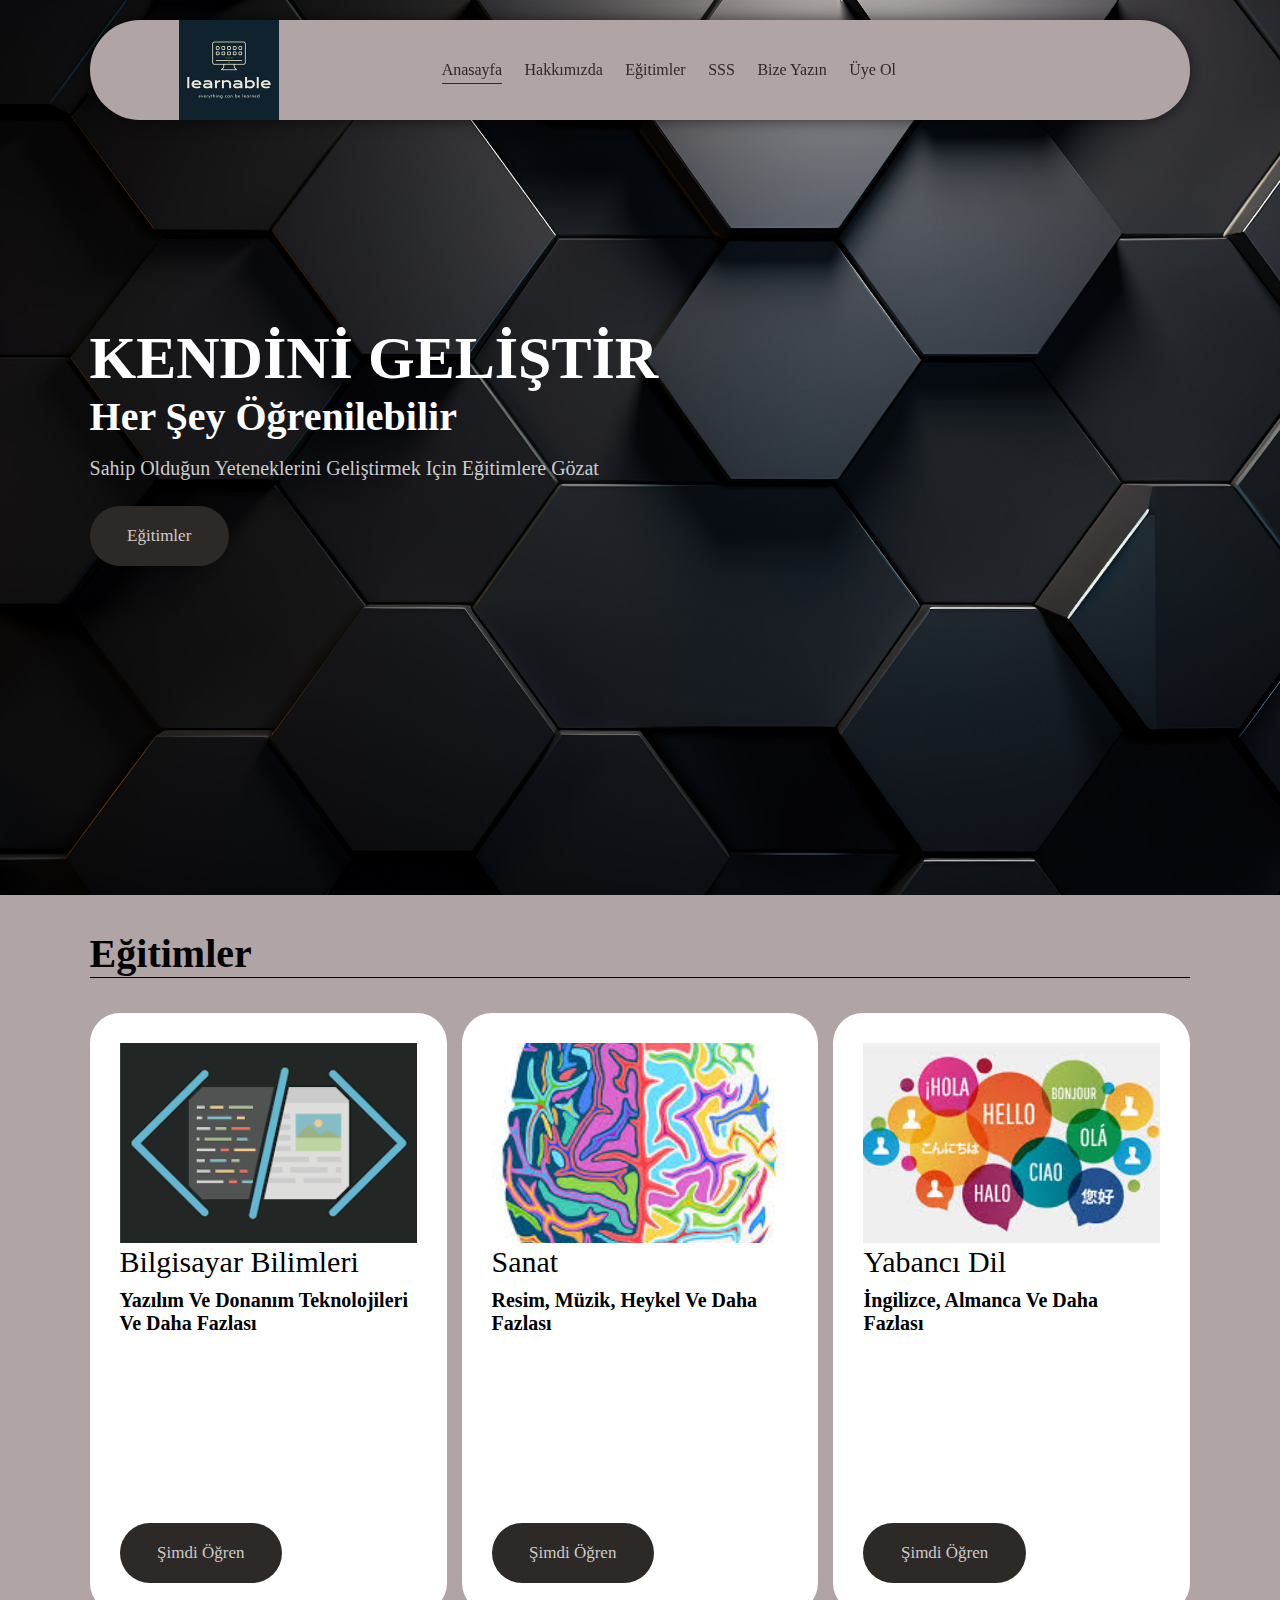
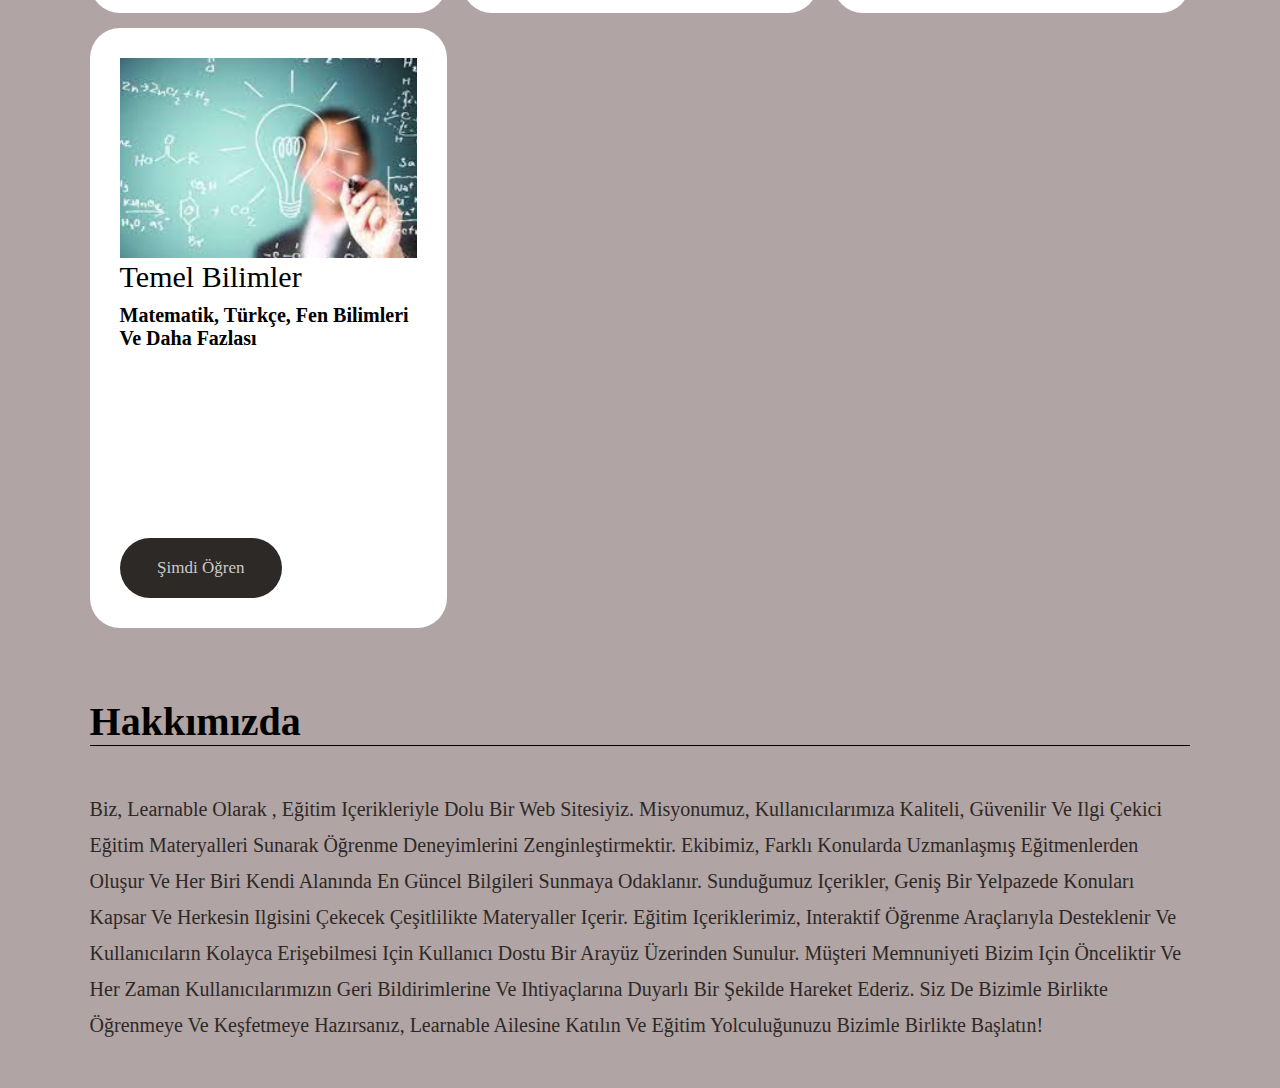
==== index.html @ 107f9ea3 "LMS" ====
<!DOCTYPE html>
<html lang="en">
  <head>
    <meta charset="UTF-8" />
    <meta name="viewport" content="width=device-width, initial-scale=1.0" />
    <link
      rel="stylesheet"
      href="https://cdnjs.cloudflare.com/ajax/libs/font-awesome/6.5.1/css/all.min.css"
      integrity="sha512-DTOQO9RWCH3ppGqcWaEA1BIZOC6xxalwEsw9c2QQeAIftl+Vegovlnee1c9QX4TctnWMn13TZye+giMm8e2LwA=="
      crossorigin="anonymous"
      referrerpolicy="no-referrer"
    />
    <link rel="preconnect" href="https://fonts.googleapis.com" />
    <link rel="preconnect" href="https://fonts.gstatic.com" crossorigin />
    <link
      href="https://fonts.googleapis.com/css2?family=Poppins:wght@100;200;300;400;500;600&display=swap"
      rel="stylesheet"
    />
    <title>Learning Management System</title>
    <link rel="stylesheet" href="styles/style.css" />
  </head>

  <body>
    <header class="header">
      <a href="#" class="logo">
        <img src="images/logo.jpg" alt="logo" />
      </a>
      <nav class="navbar">
        <a href="#" class="active">Anasayfa</a>
        <a href="#">Hakkımızda</a>
        <a href="#">Eğitimler</a>
        <a href="#">SSS</a>
        <a href="#">Bize yazın</a>
        <a href="#">Üye ol</a>
      </nav>
      <div class="buttons">
        <button>
          <i class="fa-solid fa-magnifying-glass"></i>
        </button>
        <button>
          <i class="fa-regular fa-user"></i>
        </button>
      </div>
    </header>
    <!--home başlangıç-->
    <section class="home">
      <div class="content">
        <h3>KENDİNİ GELİŞTİR</h3>
        <h2>Her Şey Öğrenilebilir</h2>
        <p>Sahip olduğun yeteneklerini geliştirmek için eğitimlere gözat</p>
        <a href="#" class="btn">Eğitimler</a>
      </div>
    </section>
    <!-- home bitiş -->
    <!-- tutorials(eğitimler) başlangıç -->
    <section class="tutorials">
      <h1 class="heading">Eğitimler</h1>
      <div class="box-container">
        <div class="box">
          <div class="box-head">
            <img src="images/frontend.png" alt="bilgisayar" />
            <span class="tutorial-kategori">Bilgisayar Bilimleri</span>
            <h3>Yazılım ve Donanım Teknolojileri ve daha fazlası</h3>
          </div>
          <div class="box-bottom"></div>
          <a href="#" class="btn">Şimdi Öğren</a>
        </div>
        <div class="box">
          <div class="box-head">
            <img src="images/sanat.png" alt="sanat" />
            <span class="tutorial-kategori">Sanat</span>
            <h3>Resim, Müzik, Heykel ve daha fazlası</h3>
          </div>
          <div class="box-bottom"></div>
          <a href="#" class="btn">Şimdi Öğren</a>
        </div>
        <div class="box">
          <div class="box-head">
            <img src="images/dil.jpg" alt="dil" />
            <span class="tutorial-kategori">Yabancı Dil</span>
            <h3>İngilizce, Almanca ve daha fazlası</h3>
          </div>
          <div class="box-bottom"></div>
          <a href="#" class="btn">Şimdi Öğren</a>
        </div>
        <div class="box">
          <div class="box-head">
            <img src="images/bilim.jpg" alt="bilim" />
            <span class="tutorial-kategori">Temel bilimler</span>
            <h3>Matematik, Türkçe, Fen bilimleri ve daha fazlası</h3>
          </div>
          <div class="box-bottom"></div>
          <a href="#" class="btn">Şimdi Öğren</a>
        </div>
      </div>
    </section>
    <!-- tutorials(eğitimler) bitiş -->
    <!--hakkımızda başlangıç-->
    <section class="about">
     <h1 class="heading">Hakkımızda</h1> 
     <p>Biz, Learnable olarak , eğitim içerikleriyle dolu bir web sitesiyiz. Misyonumuz, kullanıcılarımıza kaliteli, güvenilir ve ilgi çekici eğitim materyalleri sunarak öğrenme deneyimlerini zenginleştirmektir. Ekibimiz, farklı konularda uzmanlaşmış eğitmenlerden oluşur ve her biri kendi alanında en güncel bilgileri sunmaya odaklanır.

      Sunduğumuz içerikler, geniş bir yelpazede konuları kapsar ve herkesin ilgisini çekecek çeşitlilikte materyaller içerir. Eğitim içeriklerimiz, interaktif öğrenme araçlarıyla desteklenir ve kullanıcıların kolayca erişebilmesi için kullanıcı dostu bir arayüz üzerinden sunulur.
      
      Müşteri memnuniyeti bizim için önceliktir ve her zaman kullanıcılarımızın geri bildirimlerine ve ihtiyaçlarına duyarlı bir şekilde hareket ederiz. Siz de bizimle birlikte öğrenmeye ve keşfetmeye hazırsanız, Learnable ailesine katılın ve eğitim yolculuğunuzu bizimle birlikte başlatın!</p>
    </section>
    <!--hakkımızda bitiş-->
  </body>
</html>
---- styles/style.css ----
:root {
  --main-color: #b1a4a4;
  --black-color: #2d2926;
  --border: 0.1rem solid rgba(255, 255, 255, 0.4);
}

* {
  font-family: "poppins" sans-serif;
  margin: 0;
  padding: 0;
  box-sizing: border-box;
  outline: none;
  border: none;
  text-decoration: none;
  text-transform: capitalize;
  transition: 0.2s ease;
}

.poppins-thin {
  font-family: "Poppins", sans-serif;
  font-weight: 100;
  font-style: normal;
}

.poppins-extralight {
  font-family: "Poppins", sans-serif;
  font-weight: 200;
  font-style: normal;
}

.poppins-light {
  font-family: "Poppins", sans-serif;
  font-weight: 300;
  font-style: normal;
}

.poppins-regular {
  font-family: "Poppins", sans-serif;
  font-weight: 400;
  font-style: normal;
}

.poppins-medium {
  font-family: "Poppins", sans-serif;
  font-weight: 500;
  font-style: normal;
}

.poppins-semibold {
  font-family: "Poppins", sans-serif;
  font-weight: 600;
  font-style: normal;
}

html {
  font-size: 62.5%;
  overflow-x: hidden;
  scroll-padding-top: 9rem;
  scroll-behavior: smooth;
}

html::-webkit-scrollbar {
  width: 0.8rem;
  background-color: #fff;
}

html::-webkit-scrollbar-track {
  background-color: transparent;
}

html::-webkit-scrollbar-thumb {
  border-radius: 3rem;
  background-color: var(--black-color);
}

body {
  background-color: var(--main-color);
}

section {
  padding: 3.5rem 7%;
}

.btn {
  margin-top: 1rem;
  display: inline-block;
  padding: 2rem 3.75rem;
  border-radius: 30rem;
  font-size: 1.7rem;
  color: #ccc;
  background-color: var(--black-color);
  cursor: pointer;
}

.btn:hover {
  opacity: 0.8;
}

.heading {
  color: black;
  text-transform: capitalize;
  font-size: 4rem;
  margin-bottom: 3.5rem;
  border-bottom: 0.1rem solid black;
}

.header .logo img {
  height: 10rem;
  display: block;
}

.header {
  background-color: #b1a4a4;
  display: flex;
  align-items: center;
  justify-content: space-between;
  padding: 0 7%;
  margin: 2rem 7%;
  border-radius: 30rem;
  box-shadow: 0px 0px 17px -2px rgba(0, 0, 0, 0.75);
  position: sticky;
  top: 0;
  z-index: 1000;
}

.header .navbar a {
  margin: 0 1rem;
  font-size: 1.6rem;
  color: var(--black-color);
  border-bottom: 0.1rem solid transparent;
}

.header .navbar .active,
.header .navbar a:hover {
  border-color: #262c35;
  padding-bottom: 0.5rem;
}

.header .buttons button {
  cursor: pointer;
  font-size: 2.5rem;
  margin-left: 2rem;
  background-color: transparent;
}

.home {
  min-height: 100vh;
  background: url(../images/home.jpg) no-repeat;
  background-size: cover;
  background-position: center;
  margin-top: -14.5rem;
  display: flex;
  align-items: center;
}

.home .content {
  max-width: 60rem;
}

.home .content h3 {
  font-size: 6rem;
  color: #fff;
}

.home .content h2 {
  font-size: 4rem;
  color: #fff;
}

.home .content p {
  font-size: 2rem;
  font-weight: 300;
  line-height: 1.8;
  padding: 1rem 0;
  color: #ccc;
}

.tutorials .box-container {
  display: grid;
  grid-template-columns: repeat(auto-fit, minmax(30rem, 1fr));
  gap: 1.5rem;
}

.tutorials .box-container .box {
  padding: 3rem;
  background-color: #fff;
  border-radius: 3rem;
  background-color: #fff;
  min-height: 60rem;
  display: flex;
  flex-direction: column;
  align-items: flex-start;
  justify-content: space-between;
}

.tutorials .box-container .box img {
  width: 100%;
  height: 20rem;
  object-fit: cover;
}

.tutorials .box-container .box .tutorial-kategori {
  font-size: 3rem;
}

.tutorials .box-container .box h3 {
  font-size: 2rem;
  padding: 1rem 0;
}

.about p {
  font-size: 2rem;
  font-weight: 300;
  line-height: 1.8;
  padding: 1rem 0;
  color: var(--black-color);
  text-transform: capitalize;
}
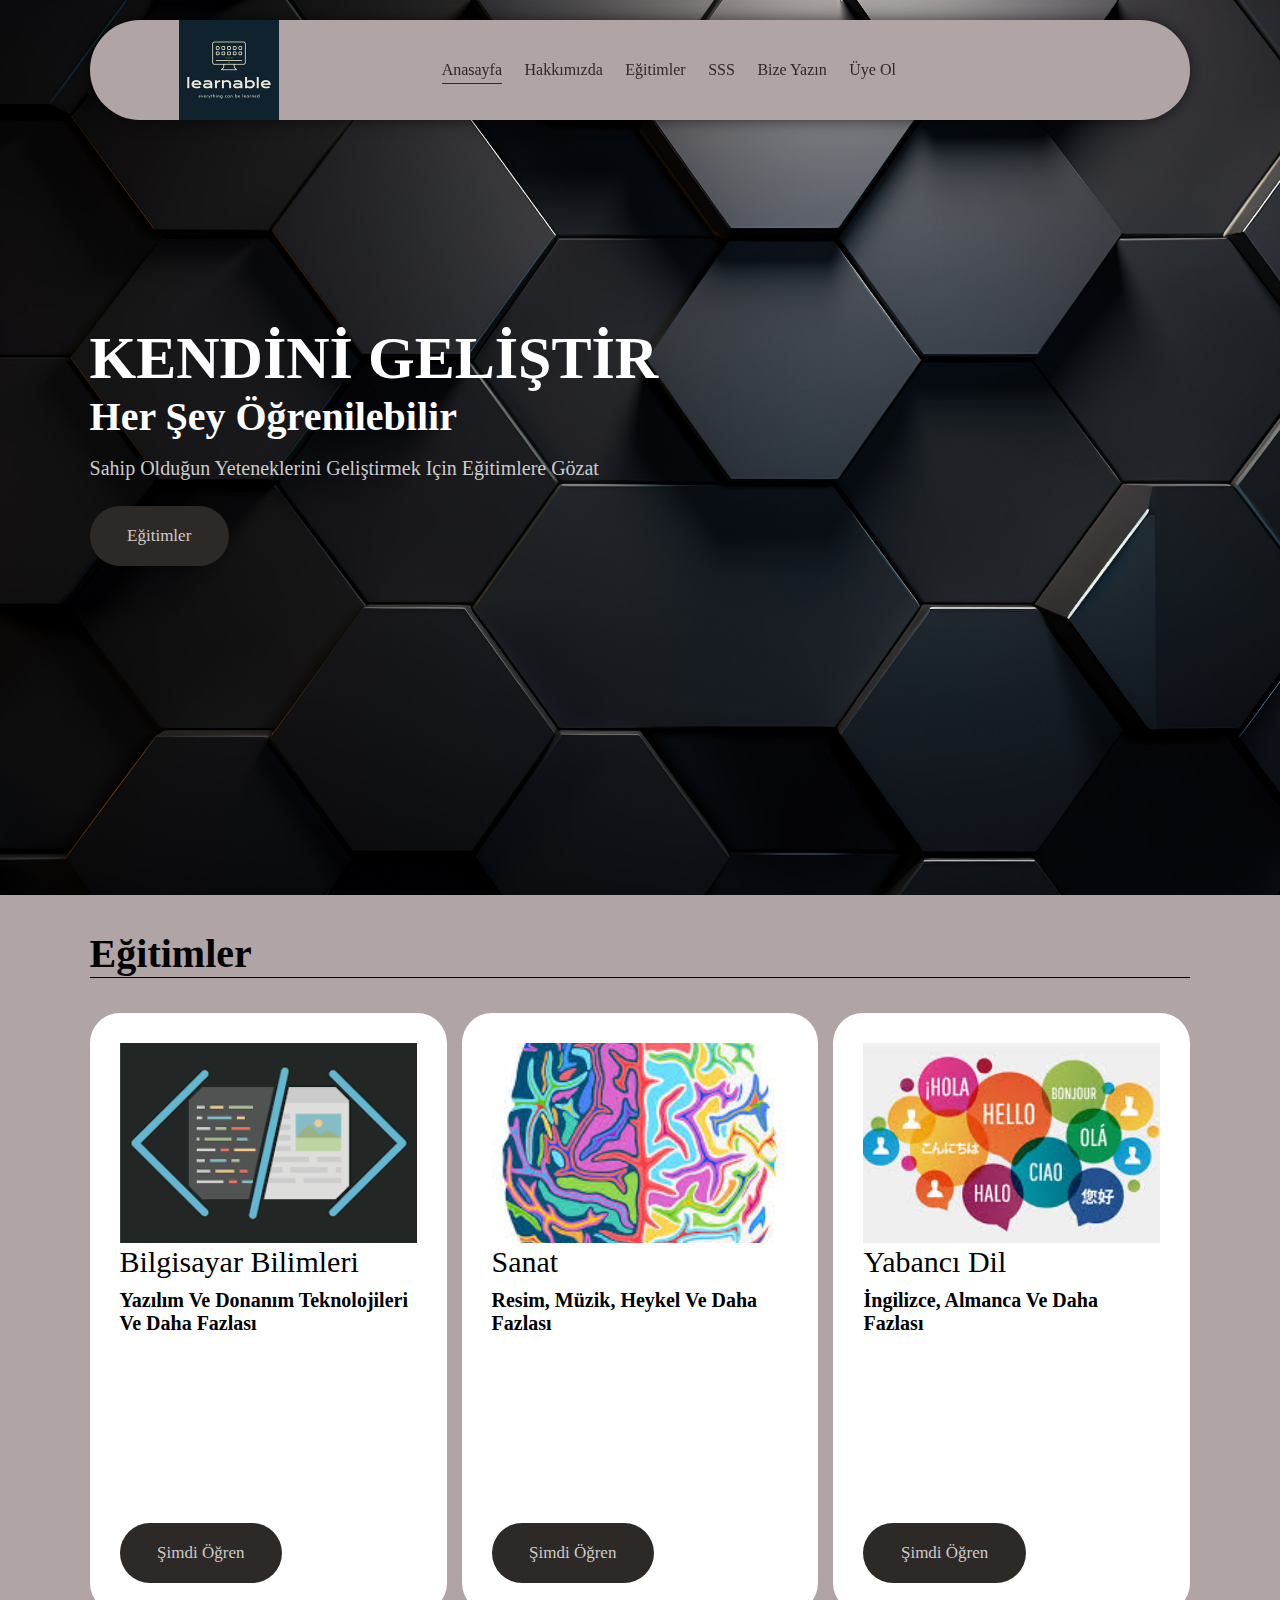
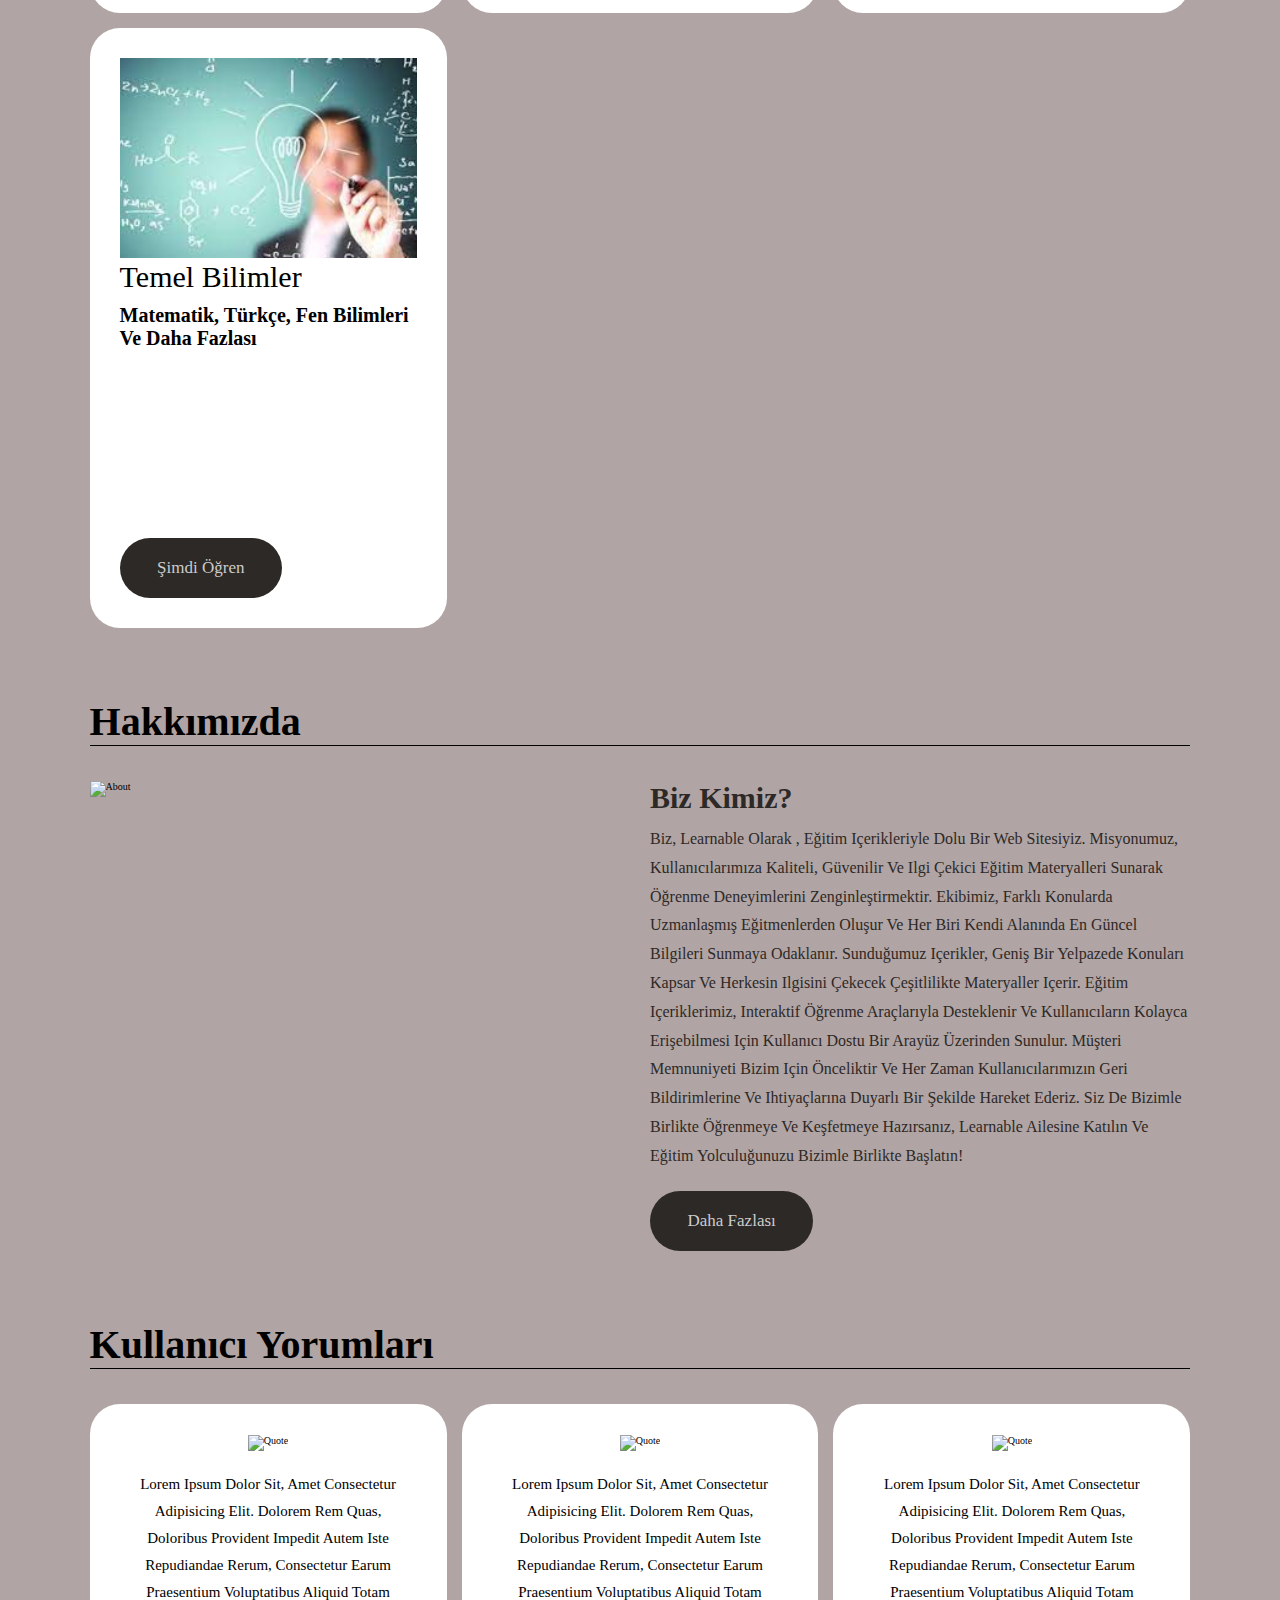
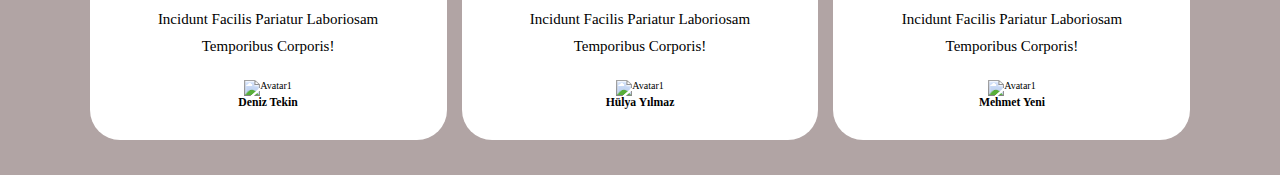
==== commit ee445a56: "review added" ====
--- a/index.html
+++ b/index.html
@@ -97,13 +97,95 @@
     <!-- tutorials(eğitimler) bitiş -->
     <!--hakkımızda başlangıç-->
     <section class="about">
-     <h1 class="heading">Hakkımızda</h1> 
-     <p>Biz, Learnable olarak , eğitim içerikleriyle dolu bir web sitesiyiz. Misyonumuz, kullanıcılarımıza kaliteli, güvenilir ve ilgi çekici eğitim materyalleri sunarak öğrenme deneyimlerini zenginleştirmektir. Ekibimiz, farklı konularda uzmanlaşmış eğitmenlerden oluşur ve her biri kendi alanında en güncel bilgileri sunmaya odaklanır.
-
-      Sunduğumuz içerikler, geniş bir yelpazede konuları kapsar ve herkesin ilgisini çekecek çeşitlilikte materyaller içerir. Eğitim içeriklerimiz, interaktif öğrenme araçlarıyla desteklenir ve kullanıcıların kolayca erişebilmesi için kullanıcı dostu bir arayüz üzerinden sunulur.
-      
-      Müşteri memnuniyeti bizim için önceliktir ve her zaman kullanıcılarımızın geri bildirimlerine ve ihtiyaçlarına duyarlı bir şekilde hareket ederiz. Siz de bizimle birlikte öğrenmeye ve keşfetmeye hazırsanız, Learnable ailesine katılın ve eğitim yolculuğunuzu bizimle birlikte başlatın!</p>
+      <h1 class="heading">Hakkımızda</h1>
+      <div class="row">
+        <div class="image">
+          <img src="images/about.jpg" alt="about" />
+        </div>
+        <div class="content">
+          <h3>Biz kimiz?</h3>
+          <p>
+            Biz, Learnable olarak , eğitim içerikleriyle dolu bir web sitesiyiz.
+            Misyonumuz, kullanıcılarımıza kaliteli, güvenilir ve ilgi çekici
+            eğitim materyalleri sunarak öğrenme deneyimlerini
+            zenginleştirmektir. Ekibimiz, farklı konularda uzmanlaşmış
+            eğitmenlerden oluşur ve her biri kendi alanında en güncel bilgileri
+            sunmaya odaklanır. Sunduğumuz içerikler, geniş bir yelpazede
+            konuları kapsar ve herkesin ilgisini çekecek çeşitlilikte
+            materyaller içerir. Eğitim içeriklerimiz, interaktif öğrenme
+            araçlarıyla desteklenir ve kullanıcıların kolayca erişebilmesi için
+            kullanıcı dostu bir arayüz üzerinden sunulur. Müşteri memnuniyeti
+            bizim için önceliktir ve her zaman kullanıcılarımızın geri
+            bildirimlerine ve ihtiyaçlarına duyarlı bir şekilde hareket ederiz.
+            Siz de bizimle birlikte öğrenmeye ve keşfetmeye hazırsanız,
+            Learnable ailesine katılın ve eğitim yolculuğunuzu bizimle birlikte
+            başlatın!
+          </p>
+          <a href="#" class="btn">Daha fazlası</a>
+        </div>
+      </div>
     </section>
     <!--hakkımızda bitiş-->
+    <!--yorumlar başlangıç-->
+    <section class="review">
+      <h1 class="heading">Kullanıcı yorumları</h1>
+      <div class="box-container">
+        <div class="box">
+          <img src="images/quote.jpg" alt="quote" />
+          <p>
+            Lorem ipsum dolor sit, amet consectetur adipisicing elit. Dolorem
+            rem quas, doloribus provident impedit autem iste repudiandae rerum,
+            consectetur earum praesentium voluptatibus aliquid totam incidunt
+            facilis pariatur laboriosam temporibus corporis!
+          </p>
+          <img src="images/avatar1.jpg" alt="avatar1" class="user"/>
+          <h3>Deniz Tekin</h3>
+          <div class="stars">
+            <i class="fas fa-star"></i>
+            <i class="fas fa-star"></i>
+            <i class="fas fa-star"></i>
+            <i class="fas fa-star"></i>
+            <i class="fas fa-star-half-alt"></i>
+          </div>
+        </div>
+        <div class="box">
+          <img src="images/quote.jpg" alt="quote" />
+          <p>
+            Lorem ipsum dolor sit, amet consectetur adipisicing elit. Dolorem
+            rem quas, doloribus provident impedit autem iste repudiandae rerum,
+            consectetur earum praesentium voluptatibus aliquid totam incidunt
+            facilis pariatur laboriosam temporibus corporis!
+          </p>
+          <img src="images/avatar2.jpg" alt="avatar1" class="user"/>
+          <h3>Hülya Yılmaz</h3>
+          <div class="stars">
+            <i class="fas fa-star"></i>
+            <i class="fas fa-star"></i>
+            <i class="fas fa-star"></i>
+            <i class="fas fa-star"></i>
+            <i class="fas fa-star-half-alt"></i>
+          </div>
+        </div>
+        <div class="box">
+          <img src="images/quote.jpg" alt="quote" />
+          <p>
+            Lorem ipsum dolor sit, amet consectetur adipisicing elit. Dolorem
+            rem quas, doloribus provident impedit autem iste repudiandae rerum,
+            consectetur earum praesentium voluptatibus aliquid totam incidunt
+            facilis pariatur laboriosam temporibus corporis!
+          </p>
+          <img src="images/avatar3.jpg" alt="avatar1" class="user"/>
+          <h3>Mehmet Yeni</h3>
+          <div class="stars">
+            <i class="fas fa-star"></i>
+            <i class="fas fa-star"></i>
+            <i class="fas fa-star"></i>
+            <i class="fas fa-star"></i>
+            <i class="fas fa-star-half-alt"></i>
+          </div>
+        </div>
+      </div>
+    </section>
+    <!--yorumlar bitiş-->
   </body>
 </html>
--- a/styles/style.css
+++ b/styles/style.css
@@ -208,11 +208,52 @@
   padding: 1rem 0;
 }
 
-.about p {
-  font-size: 2rem;
-  font-weight: 300;
+.about .row {
+  display: flex;
+  flex-wrap: wrap;
+  column-gap: 2rem;
+}
+
+.about .row .image {
+  flex: 1 1 45rem;
+}
+
+.about .row img {
+  width: 100%;
+}
+
+.about .row .content {
+  flex: 1 1 45rem;
+}
+
+.about .row .content h3 {
+  font-size: 3rem;
+  color: var(--black-color);
+}
+
+.about .row .content p {
+  font-size: 1.6rem;
+  color: var(--black-color);
+  padding: 1rem 0;
   line-height: 1.8;
-  padding: 1rem 0;
-  color: var(--black-color);
-  text-transform: capitalize;
-}
+}
+
+.review .box-container {
+  display: grid;
+  grid-template-columns: repeat(auto-fit, minmax(30rem, 1fr));
+  gap: 1.5rem;
+}
+
+.review .box-container .box {
+  border: var(--border);
+  text-align: center;
+  padding: 3rem 2rem;
+  background-color: #fff;
+  border-radius: 3rem;
+}
+
+.review .box-container .box p {
+  font-size: 1.5rem;
+  line-height: 1.8;
+  padding: 2rem;
+}
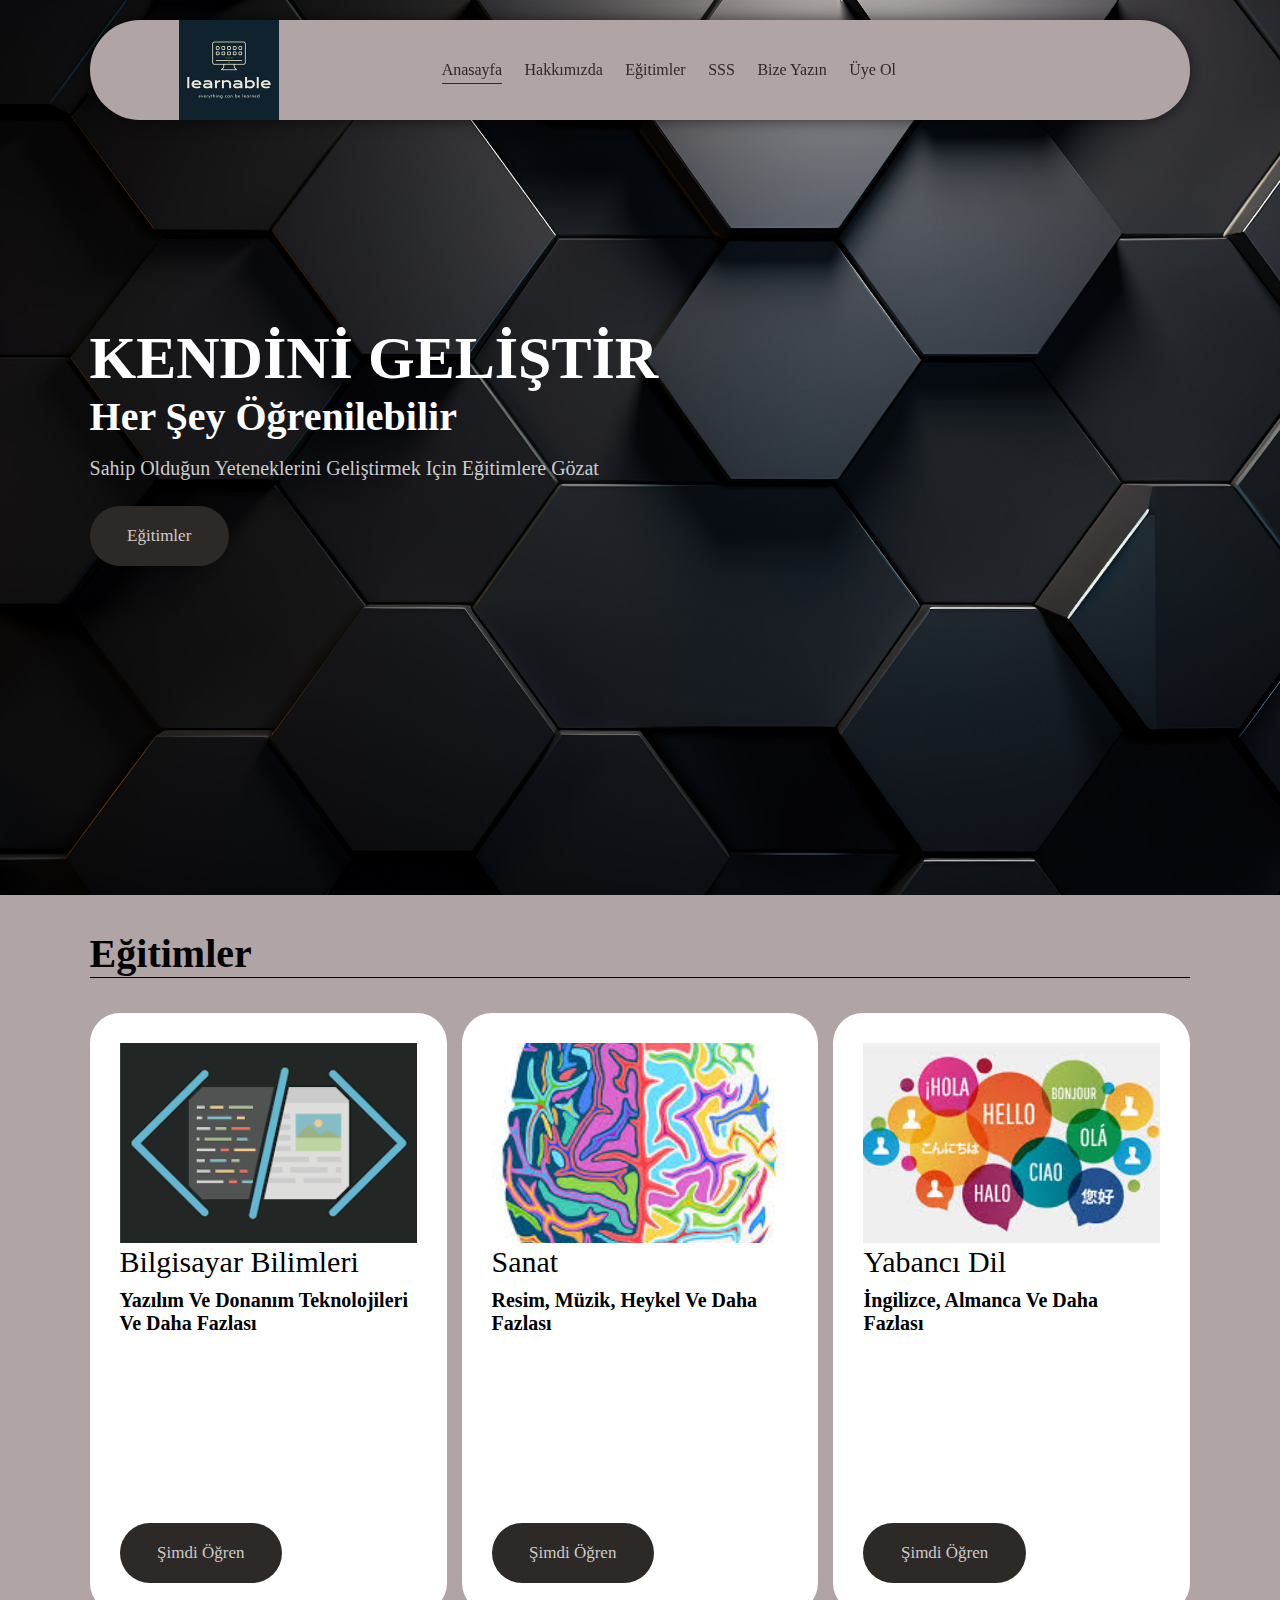
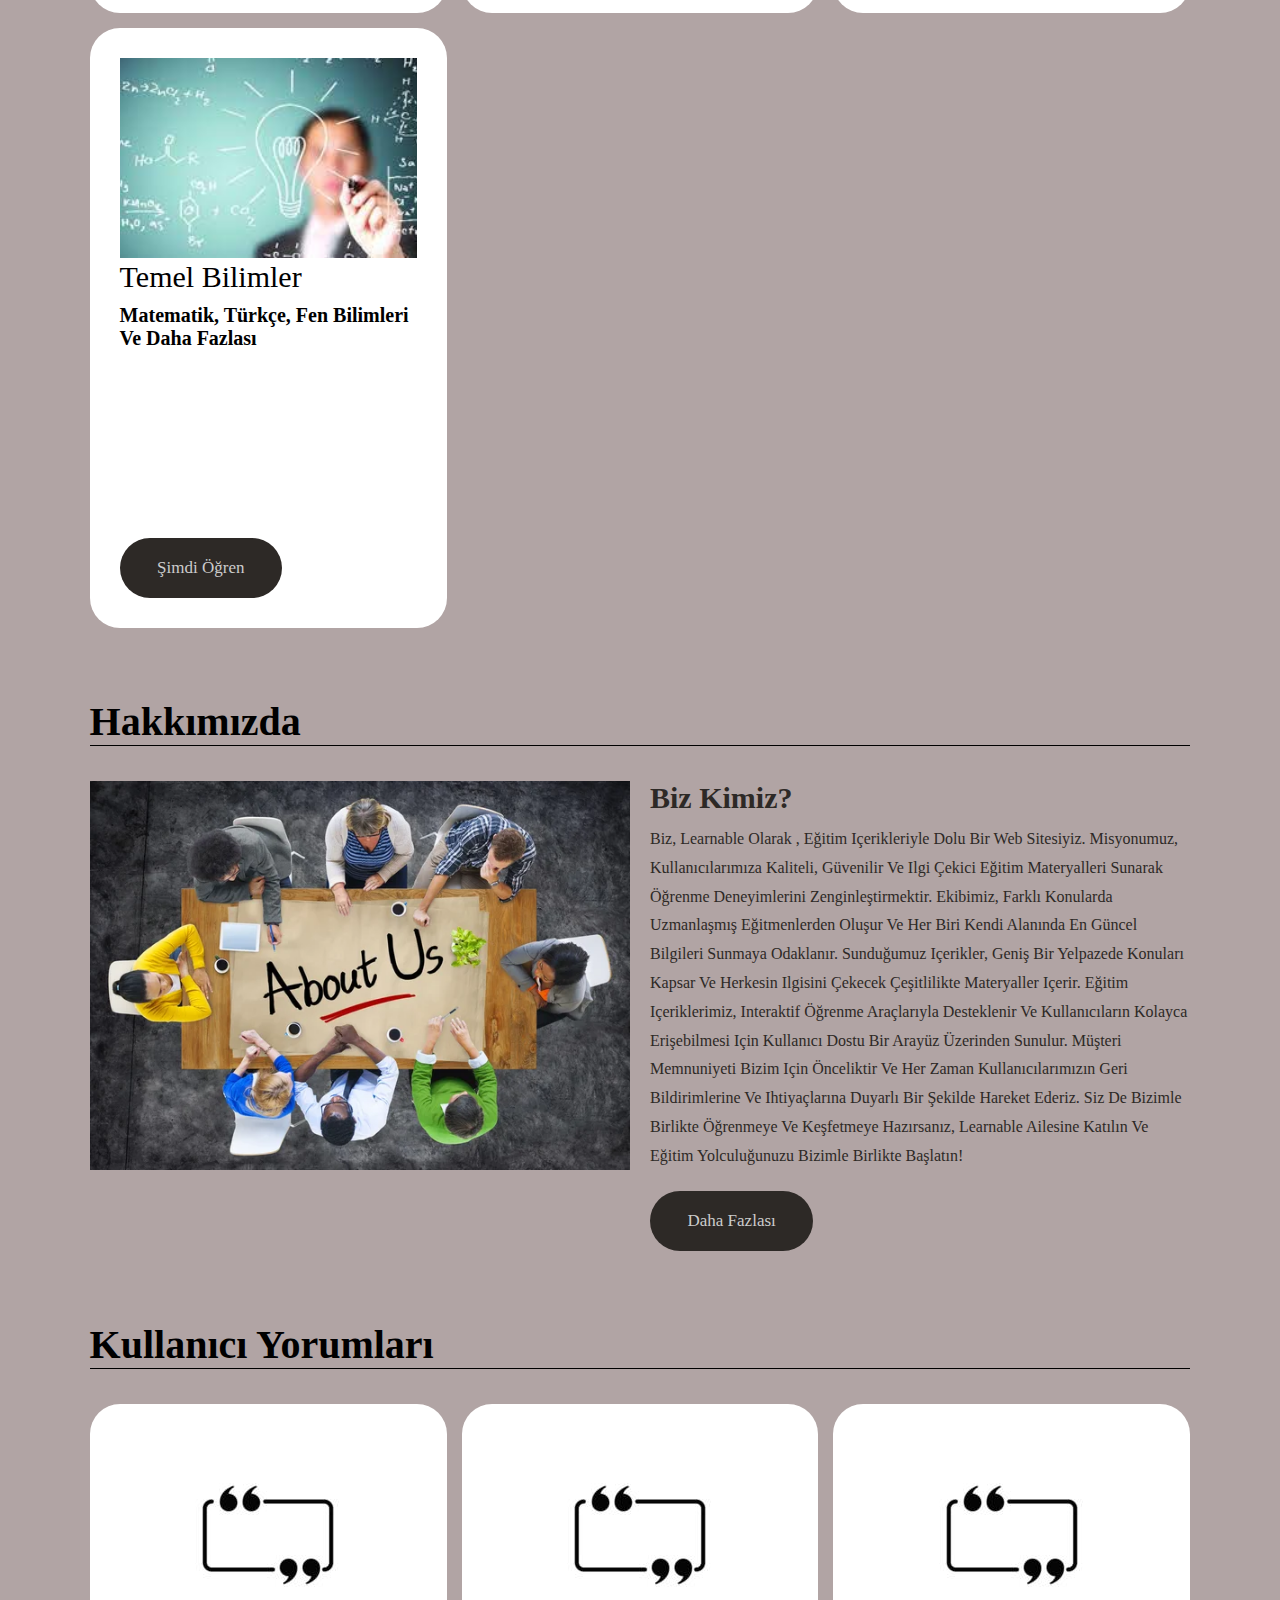
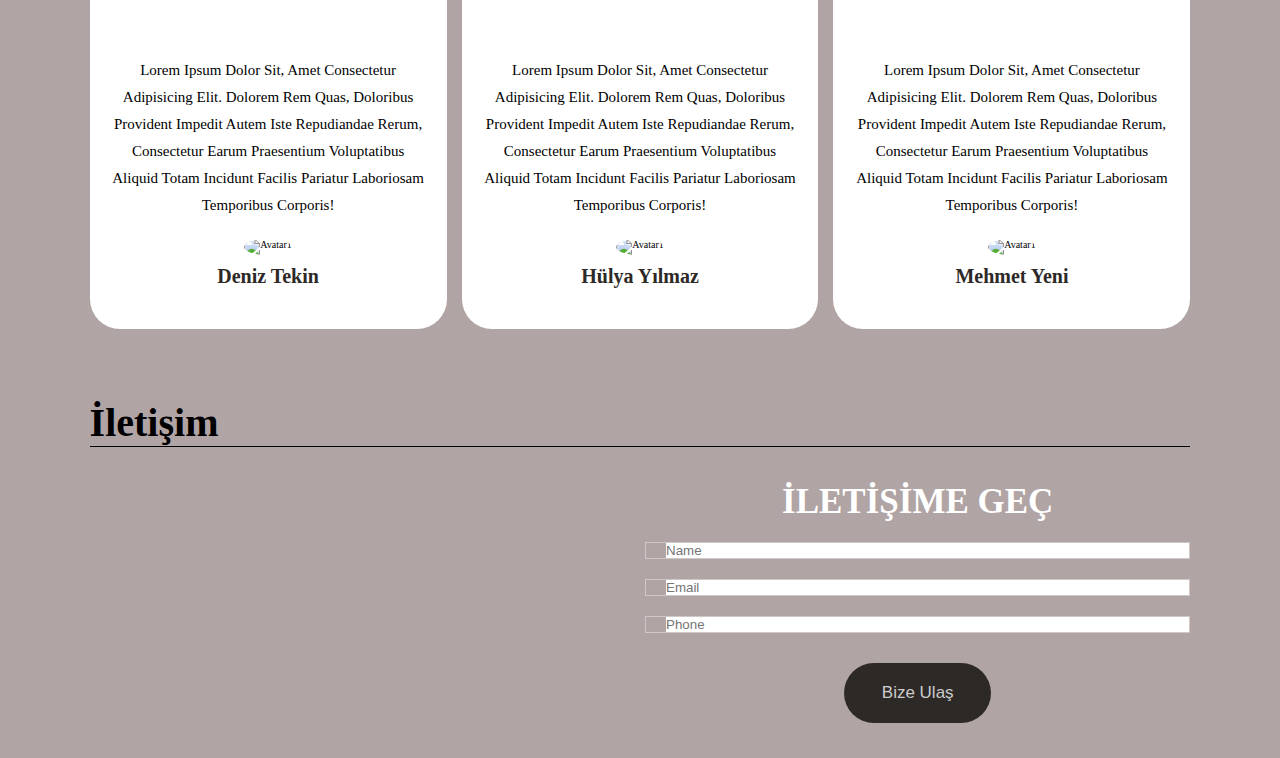
==== commit 831d8691: "updated and gitignore added" ====
--- a/index.html
+++ b/index.html
@@ -1,5 +1,5 @@
 <!DOCTYPE html>
-<html lang="en">
+<html lang="tr">
   <head>
     <meta charset="UTF-8" />
     <meta name="viewport" content="width=device-width, initial-scale=1.0" />
@@ -138,7 +138,7 @@
             consectetur earum praesentium voluptatibus aliquid totam incidunt
             facilis pariatur laboriosam temporibus corporis!
           </p>
-          <img src="images/avatar1.jpg" alt="avatar1" class="user"/>
+          <img src="images/avatar1.jpg" alt="avatar1" class="user" />
           <h3>Deniz Tekin</h3>
           <div class="stars">
             <i class="fas fa-star"></i>
@@ -156,14 +156,14 @@
             consectetur earum praesentium voluptatibus aliquid totam incidunt
             facilis pariatur laboriosam temporibus corporis!
           </p>
-          <img src="images/avatar2.jpg" alt="avatar1" class="user"/>
+          <img src="images/avatar2.jpg" alt="avatar1" class="user" />
           <h3>Hülya Yılmaz</h3>
           <div class="stars">
             <i class="fas fa-star"></i>
             <i class="fas fa-star"></i>
             <i class="fas fa-star"></i>
             <i class="fas fa-star"></i>
-            <i class="fas fa-star-half-alt"></i>
+            <i class="fas fa-star"></i>
           </div>
         </div>
         <div class="box">
@@ -174,18 +174,45 @@
             consectetur earum praesentium voluptatibus aliquid totam incidunt
             facilis pariatur laboriosam temporibus corporis!
           </p>
-          <img src="images/avatar3.jpg" alt="avatar1" class="user"/>
+          <img src="images/avatar3.jpg" alt="avatar1" class="user" />
           <h3>Mehmet Yeni</h3>
           <div class="stars">
             <i class="fas fa-star"></i>
             <i class="fas fa-star"></i>
             <i class="fas fa-star"></i>
             <i class="fas fa-star"></i>
-            <i class="fas fa-star-half-alt"></i>
+            <i class="fas fa-star"></i>
           </div>
         </div>
       </div>
     </section>
     <!--yorumlar bitiş-->
+    <!--iletişim başlangıç-->
+    <section class="contact">
+      <h1 class="heading">İletişim</h1>
+      <div class="row">
+        <iframe
+          class="map"
+          src="https://www.google.com/maps/d/embed?mid=1y-YtNyT6vamqQRxKkvHARFWL3Ac&hl=en_US&ehbc=2E312F"
+        ></iframe>
+        <form>
+          <h3>İletişime geç</h3>
+          <div class="inputBox">
+            <i class="fas fa-user"></i>
+            <input type="text" placeholder="name" />
+          </div>
+          <div class="inputBox">
+            <i class="fas fa-envelope"></i>
+            <input type="email" placeholder="email" />
+          </div>
+          <div class="inputBox">
+            <i class="fas fa-phone"></i>
+            <input type="number" placeholder="phone" />
+          </div>
+          <input type="submit" class="btn" value="Bize ulaş" />
+        </form>
+      </div>
+    </section>
+    <!--iletişim bitiş-->
   </body>
 </html>
--- a/styles/style.css
+++ b/styles/style.css
@@ -255,5 +255,65 @@
 .review .box-container .box p {
   font-size: 1.5rem;
   line-height: 1.8;
-  padding: 2rem;
-}
+  padding: 2rem 0;
+}
+
+.review .box-container .box .user {
+  height: 7rem;
+  width: 7rem;
+  border-radius: 50%;
+  object-fit: cover;
+}
+
+.review .box-container .box h3 {
+  padding: 1rem 0;
+  font-size: 2rem;
+  color: var(--black-color);
+}
+
+.review .box-container .box .stars i {
+  font-size: 1.5rem;
+  color: gold;
+}
+
+.contact .row {
+  display: flex;
+  background-color: var(--main-color);
+  flex-wrap: wrap;
+  gap: 1rem;
+}
+
+.contact .row .map {
+  flex: 1 1 45rem;
+  width: 100%;
+  object-fit: cover;
+}
+
+.contact .row form {
+  flex: 1 1 45rem;
+  width: 5rem 2rem;
+  text-align: center;
+}
+
+.contact .row form h3 {
+  text-transform: uppercase;
+  font-size: 3.5rem;
+  color: #fff;
+}
+
+.contact .row form .inputBox {
+  display: flex;
+  align-items: center;
+  margin: 2rem 0;
+  border: var(--border);
+}
+
+.contact .row form .inputBox i{
+  color: black;
+  font-size: 2rem;
+  padding-left: 2rem;
+}
+
+.contact .row form .inputBox input{
+  width: 100%;
+}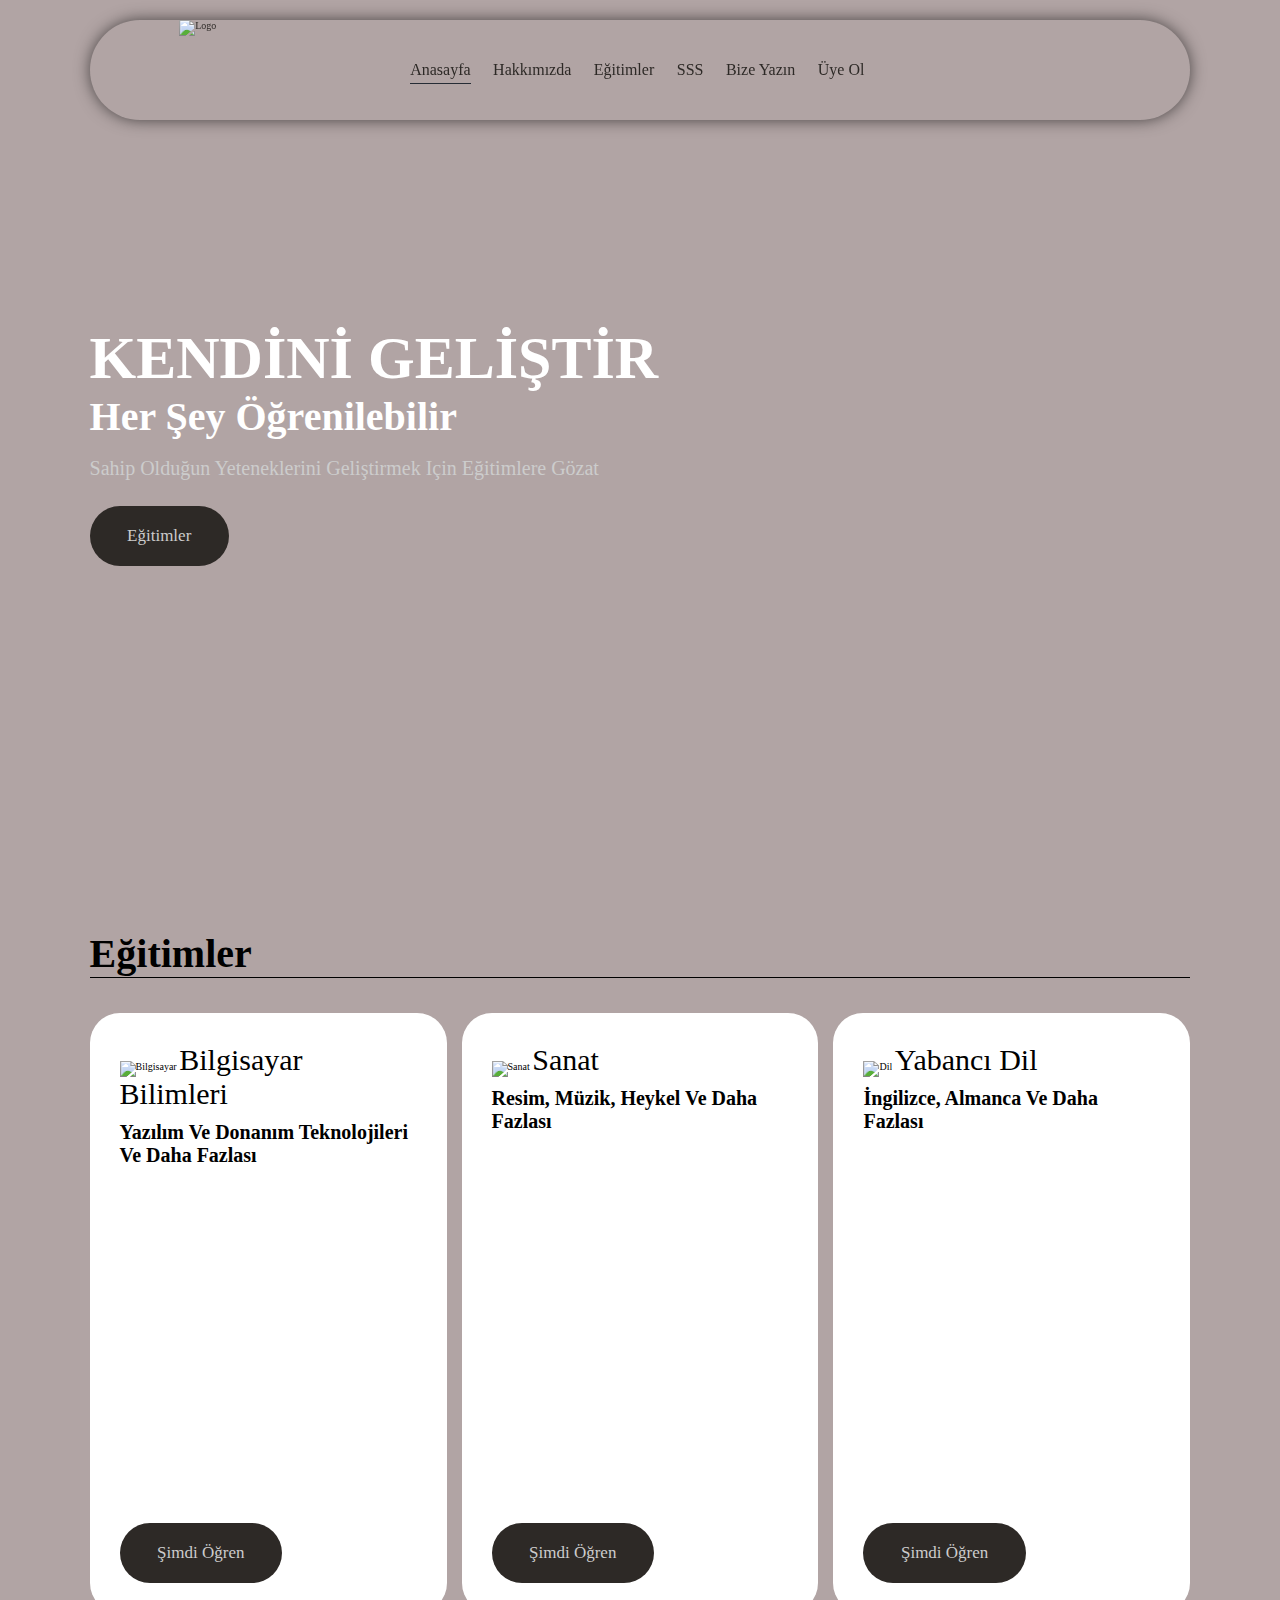
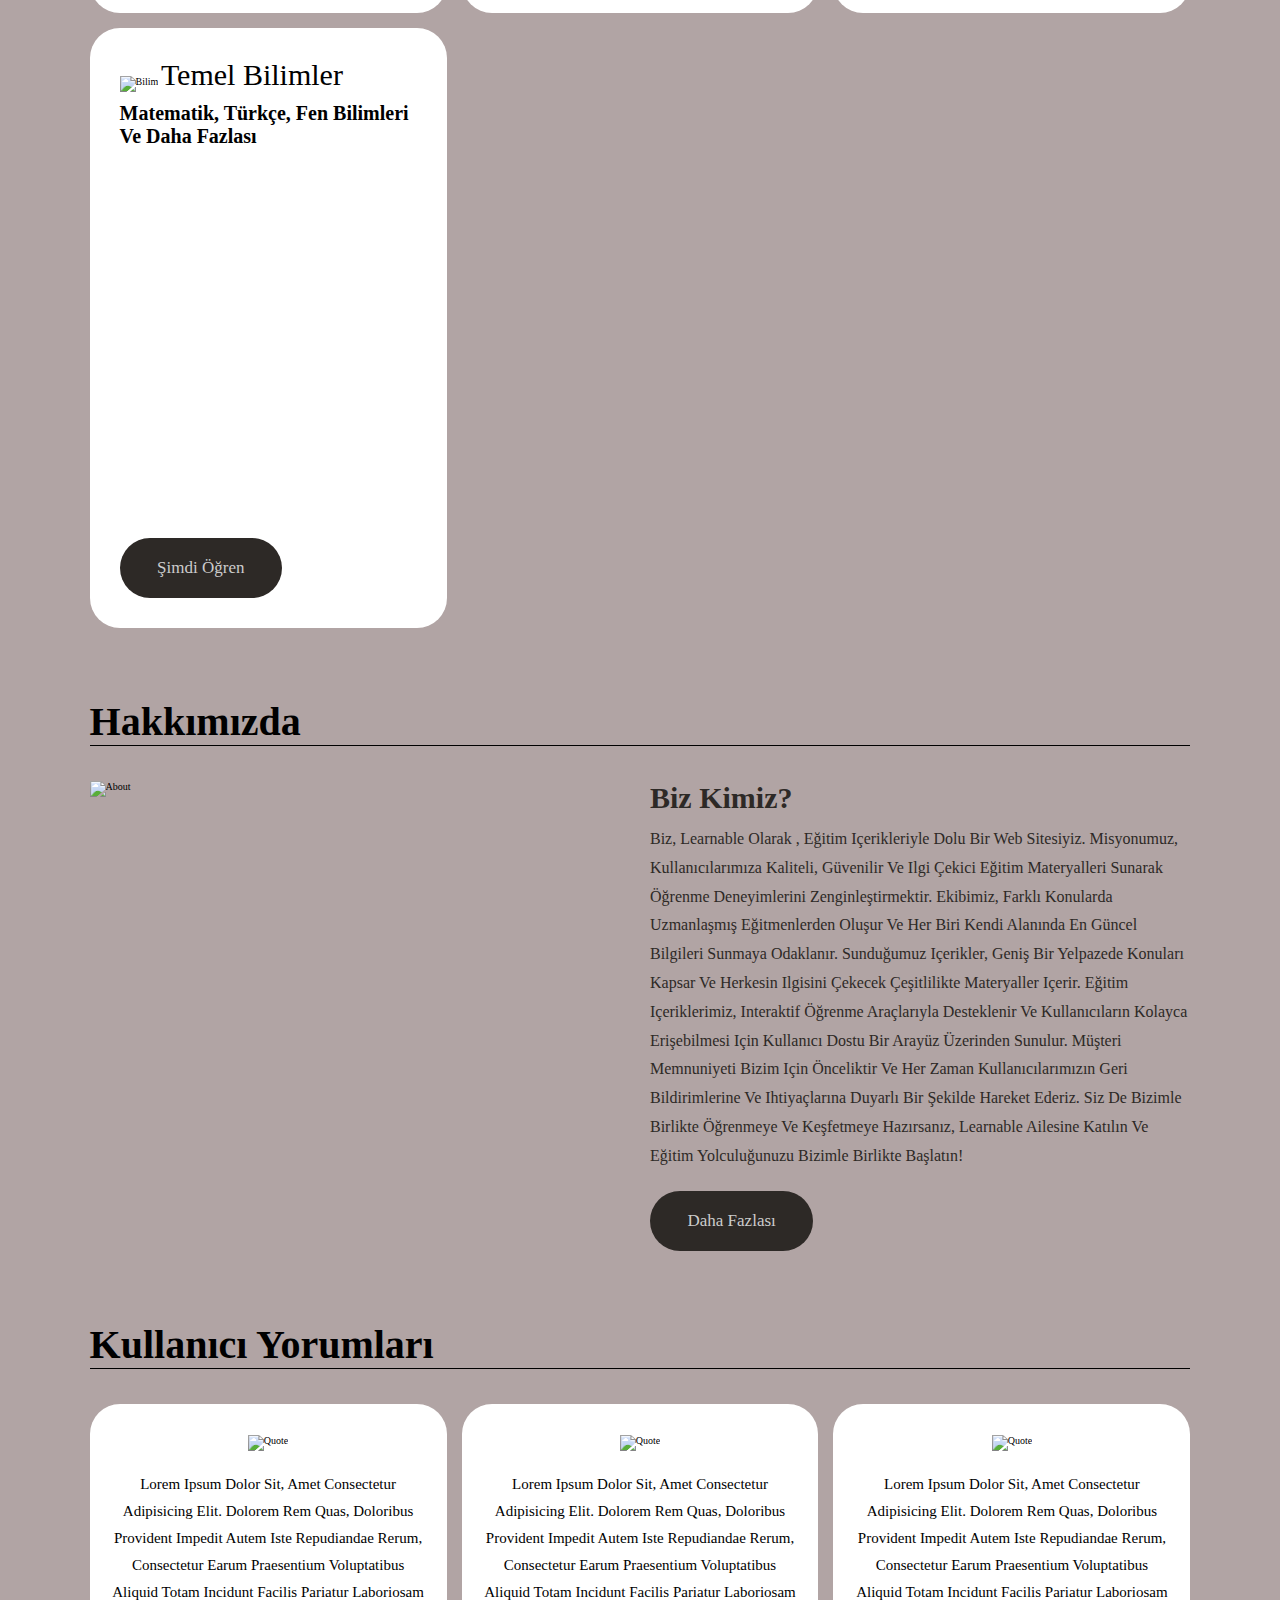
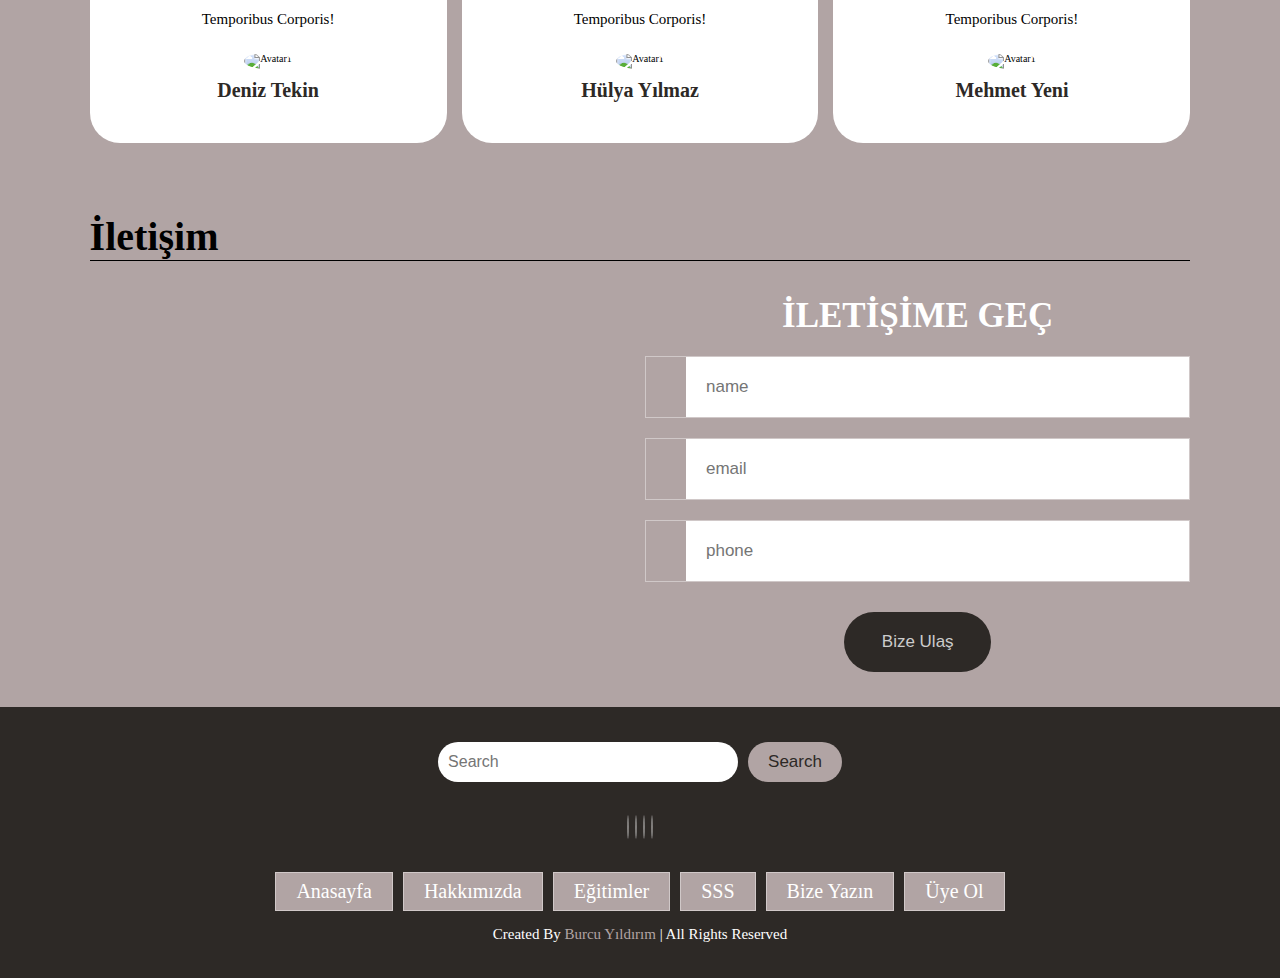
==== commit 3683cbeb: "footer added" ====
--- a/index.html
+++ b/index.html
@@ -214,5 +214,30 @@
       </div>
     </section>
     <!--iletişim bitiş-->
+    <!--footer başlangıç-->
+    <section class="footer">
+      <div class="search">
+        <input type="text" class="search-input" placeholder="Search" />
+        <button class="btn btn-primary">search</button>
+      </div>
+      <div class="share">
+        <a href="#" class="fab fa-facebook"></a>
+        <a href="#" class="fab fa-x-twitter"></a>
+        <a href="#" class="fab fa-instagram"></a>
+        <a href="#" class="fab fa-linkedin"></a>
+      </div>
+      <div class="links">
+        <a href="#">Anasayfa</a>
+        <a href="#">Hakkımızda</a>
+        <a href="#">Eğitimler</a>
+        <a href="#">SSS</a>
+        <a href="#">Bize yazın</a>
+        <a href="#">Üye ol</a>
+      </div>
+      <div class="credit">
+        created by <span>Burcu Yıldırım</span> | all rights reserved
+      </div>
+    </section>
+    <!--footer bitiş-->
   </body>
 </html>
--- a/styles/style.css
+++ b/styles/style.css
@@ -81,6 +81,11 @@
   padding: 3.5rem 7%;
 }
 
+a {
+  color: var(--black-color);
+  text-decoration: none;
+}
+
 .btn {
   margin-top: 1rem;
   display: inline-block;
@@ -104,6 +109,14 @@
   border-bottom: 0.1rem solid black;
 }
 
+.search-input {
+  font-size: 1.6rem;
+  color: var(--black-color);
+  padding: 1rem;
+  text-transform: none;
+  border-radius: 3rem;
+}
+
 .header .logo img {
   height: 10rem;
   display: block;
@@ -308,12 +321,91 @@
   border: var(--border);
 }
 
-.contact .row form .inputBox i{
+.contact .row form .inputBox i {
   color: black;
   font-size: 2rem;
   padding-left: 2rem;
-}
-
-.contact .row form .inputBox input{
+  padding-right: 2rem;
+}
+
+.contact .row form .inputBox input {
   width: 100%;
-}+  padding: 2rem;
+  font-size: 1.7rem;
+  color: black;
+  text-transform: none;
+  background-color: none;
+}
+
+.footer {
+  background-color: var(--black-color);
+  text-align: center;
+}
+
+.footer .search {
+  display: flex;
+  justify-content: center;
+}
+
+.footer .search .search-input {
+  width: 30rem;
+}
+
+.footer .search .btn-primary {
+  background-color: var(--main-color);
+  padding: 1rem 2rem;
+  margin-left: 1rem;
+  margin-top: auto;
+  color: var(--black-color);
+}
+
+.footer .share {
+  padding: 2rem 0;
+}
+
+.footer .share a {
+  width: 5rem;
+  height: 5rem;
+  line-height: 5rem;
+  color: var(--main-color);
+  font-size: 2rem;
+  border: var(--border);
+  border-radius: 50%;
+  margin: 0.3rem;
+  cursor: pointer;
+}
+
+.footer .share a:hover {
+  background-color: rgb(67, 67, 67);
+}
+
+.footer .links {
+  display: flex;
+  justify-content: center;
+  flex-wrap: wrap;
+  gap: 1rem;
+}
+
+.footer .links a {
+  background-color: var(--main-color);
+  padding: 0.7rem 2rem;
+  color: #fff;
+  font-size: 2rem;
+  border: var(--border);
+}
+
+.footer .links a:hover {
+  background-color: var(--black-color);
+  opacity: 0.7;
+}
+
+.footer .credit {
+  font-size: 1.5rem;
+  color: #fff;
+  font-weight: 300;
+  padding-top: 1.5rem;
+}
+
+.footer .credit span {
+  color: var(--main-color);
+}
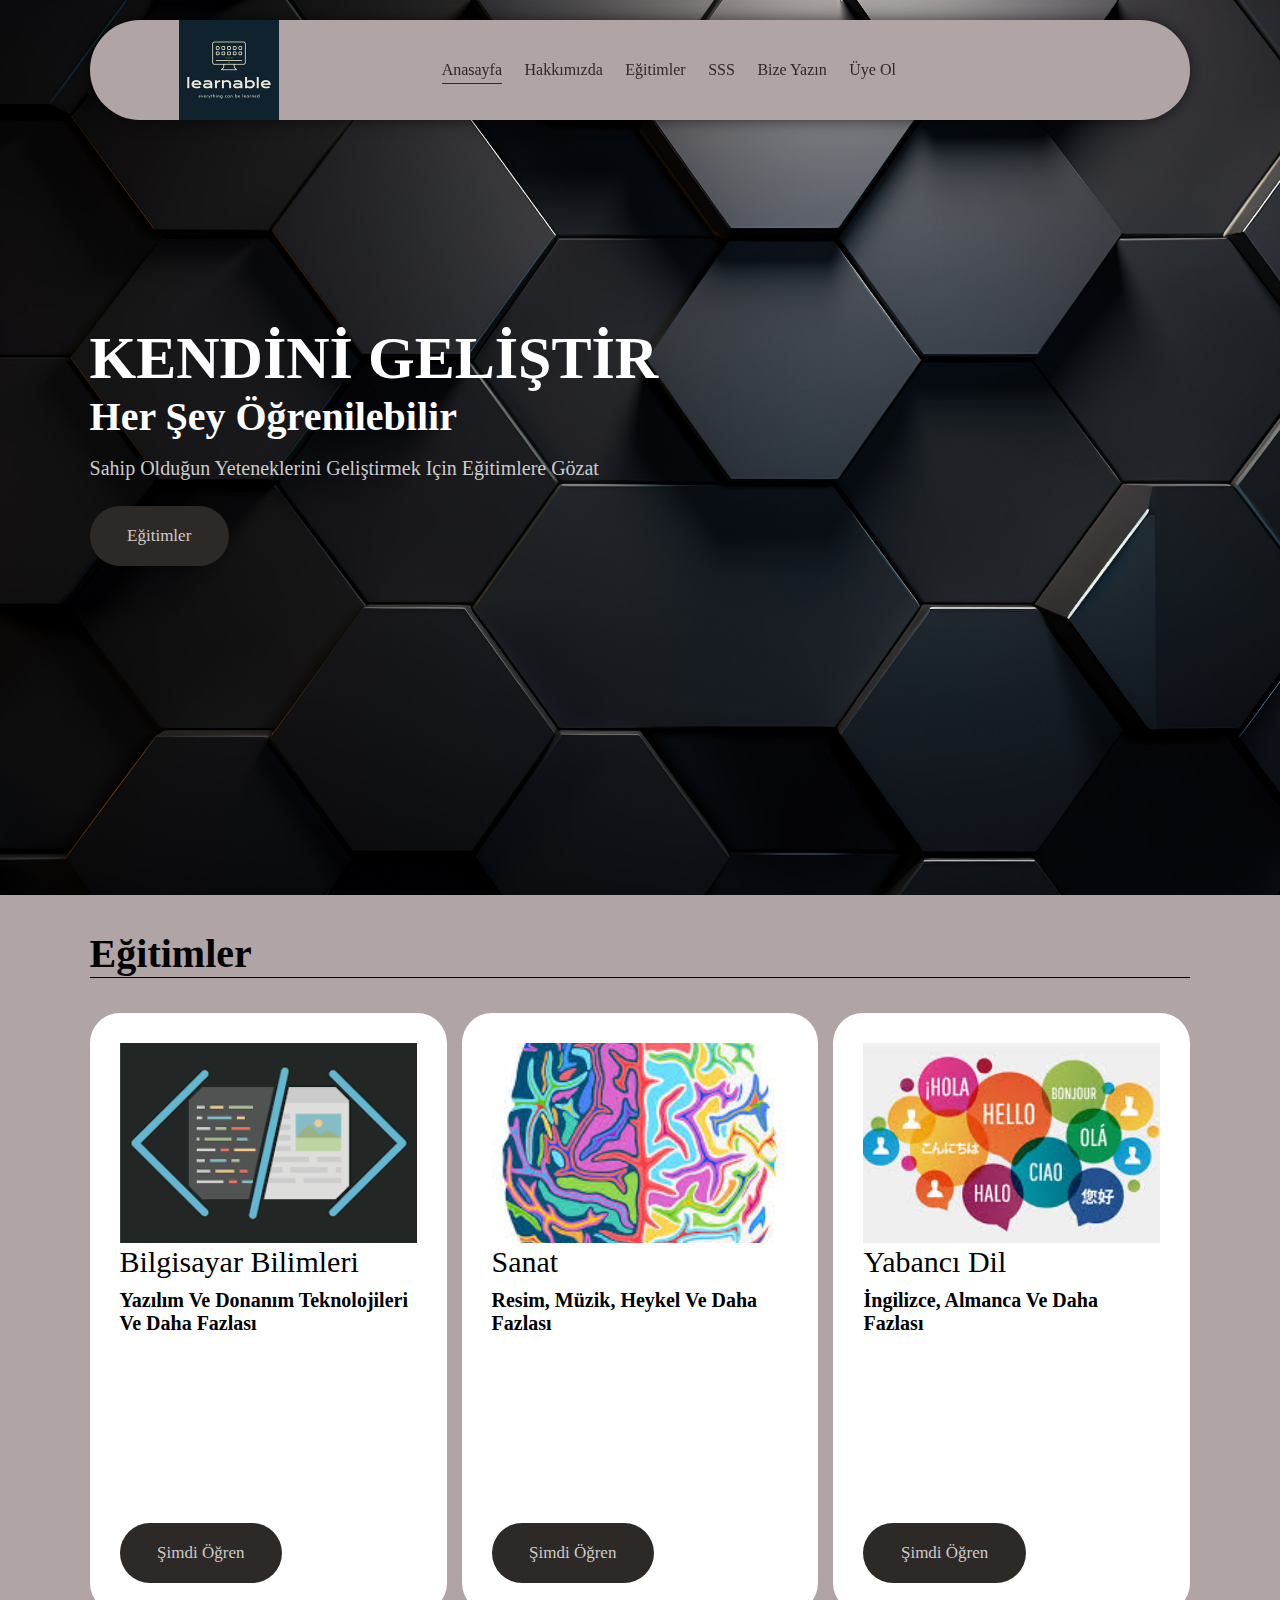
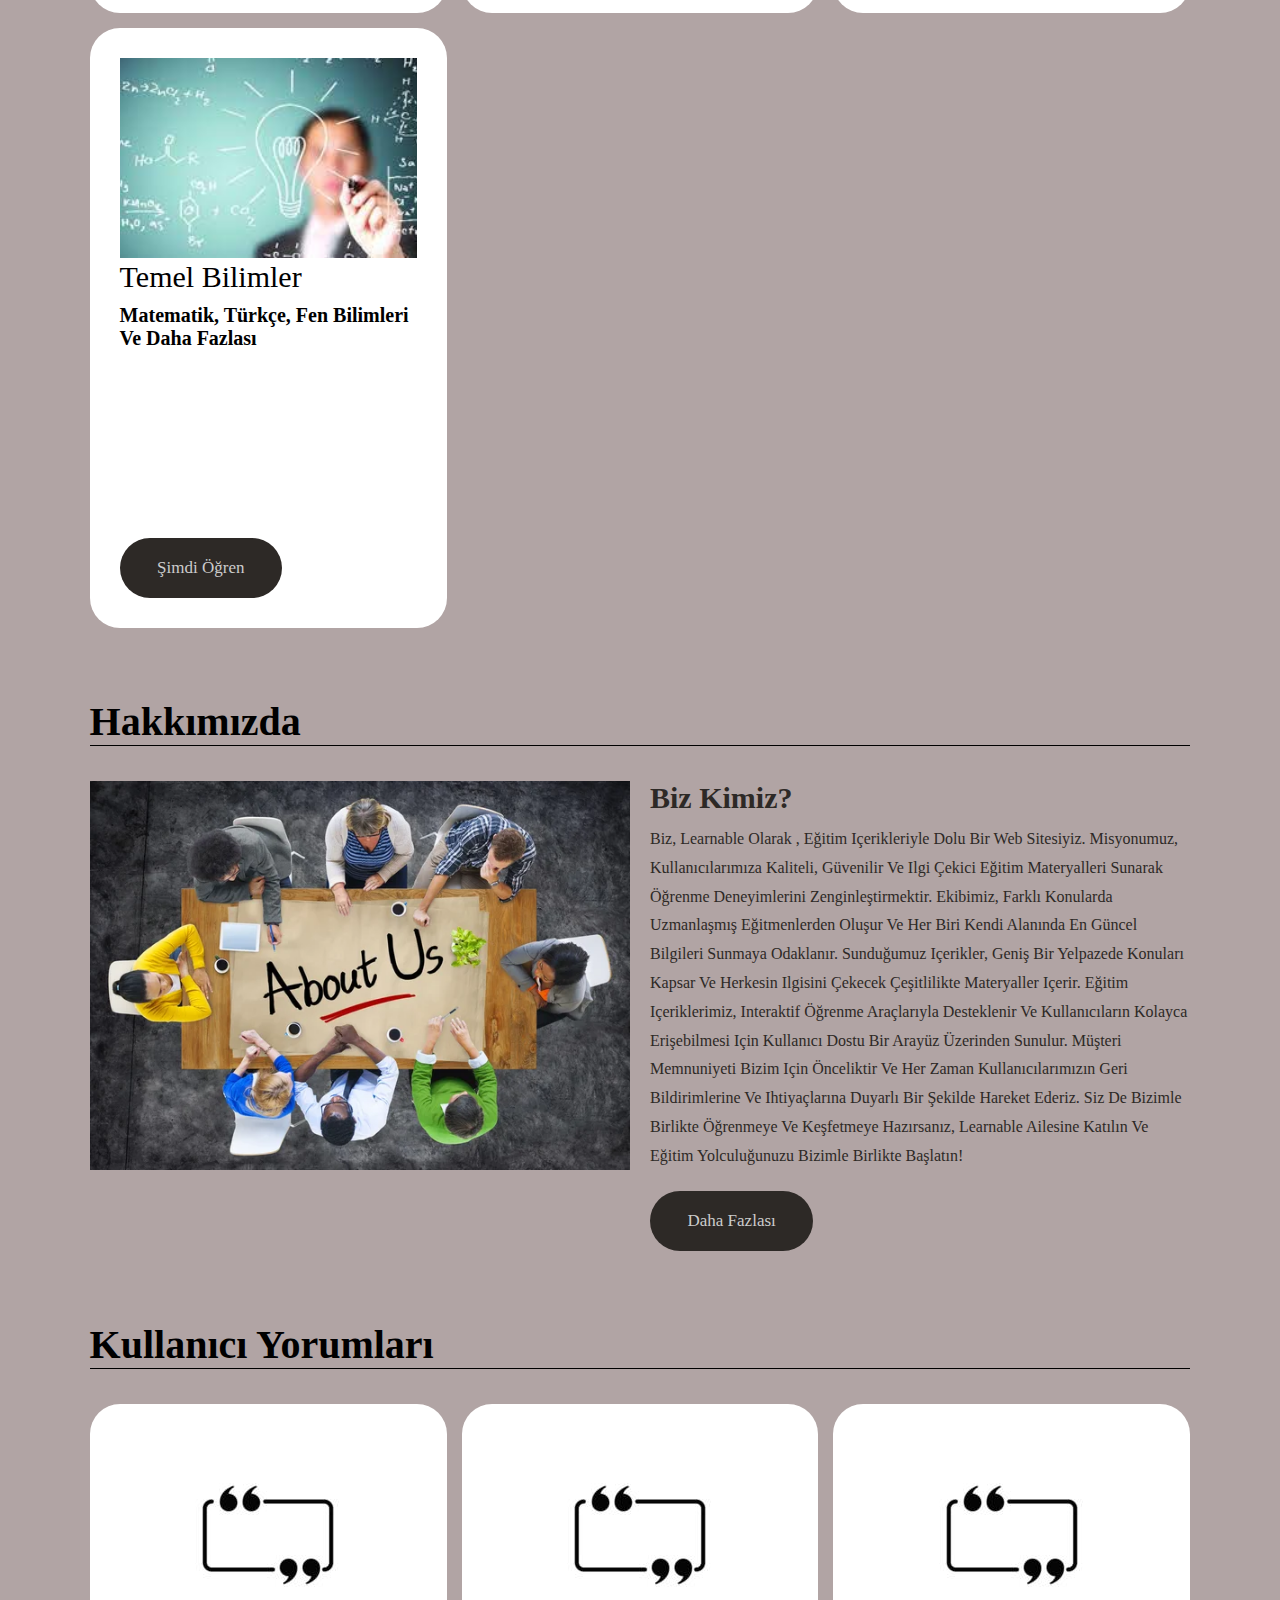
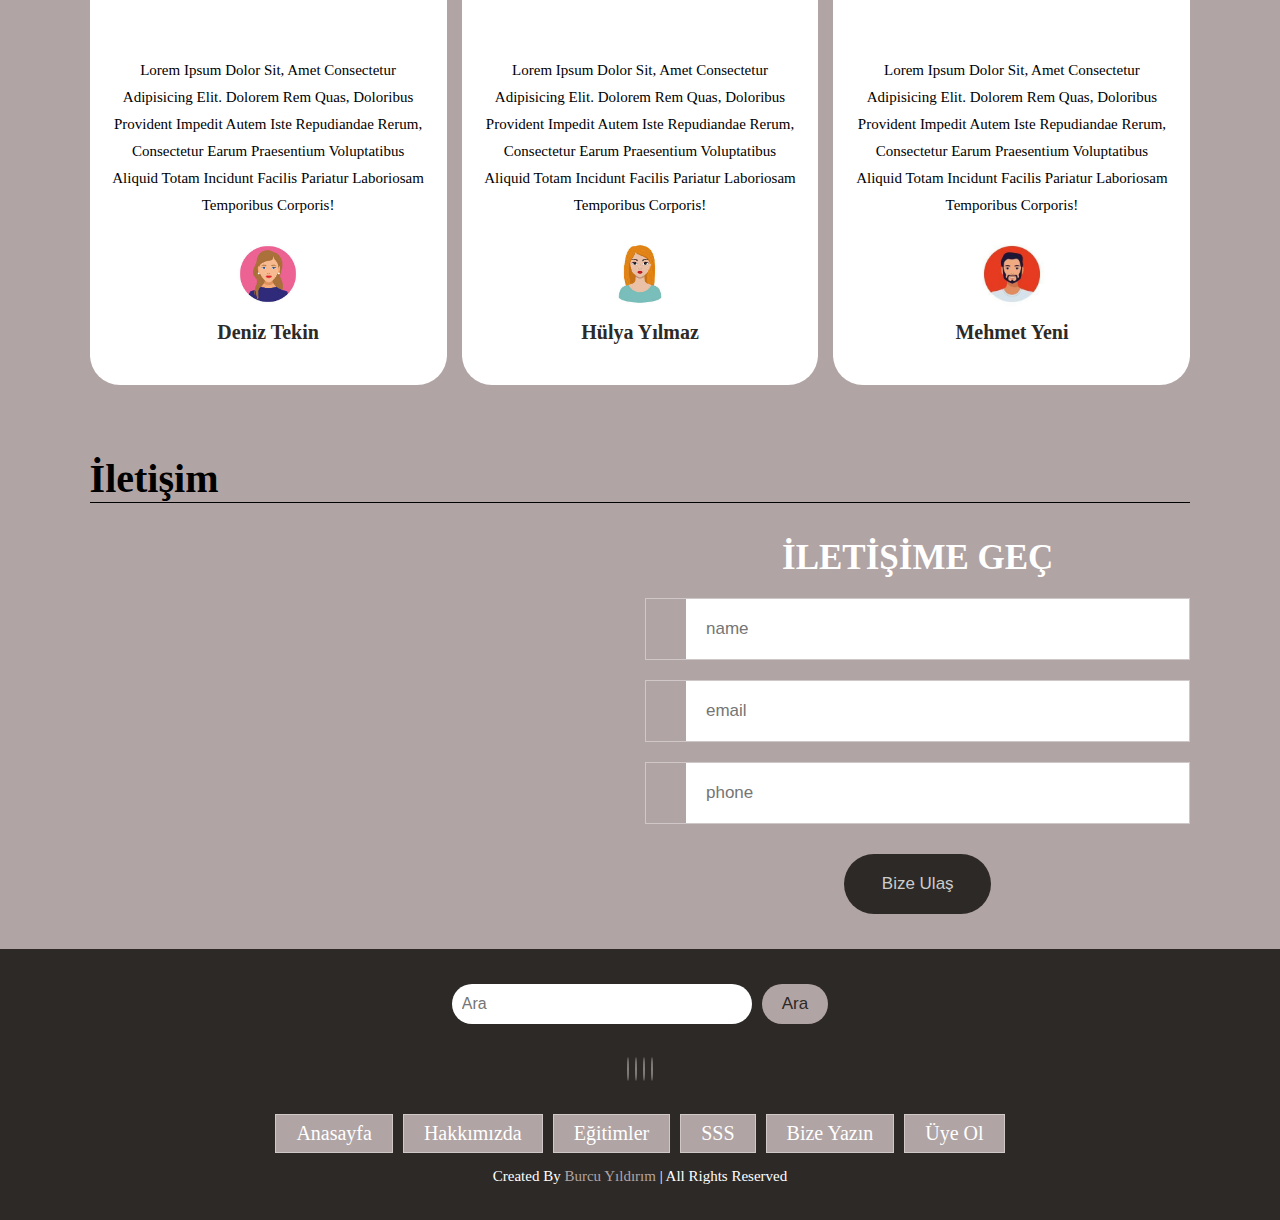
==== commit a541c127: "updated" ====
--- a/index.html
+++ b/index.html
@@ -217,8 +217,8 @@
     <!--footer başlangıç-->
     <section class="footer">
       <div class="search">
-        <input type="text" class="search-input" placeholder="Search" />
-        <button class="btn btn-primary">search</button>
+        <input type="text" class="search-input" placeholder="Ara" />
+        <button class="btn btn-primary">Ara</button>
       </div>
       <div class="share">
         <a href="#" class="fab fa-facebook"></a>
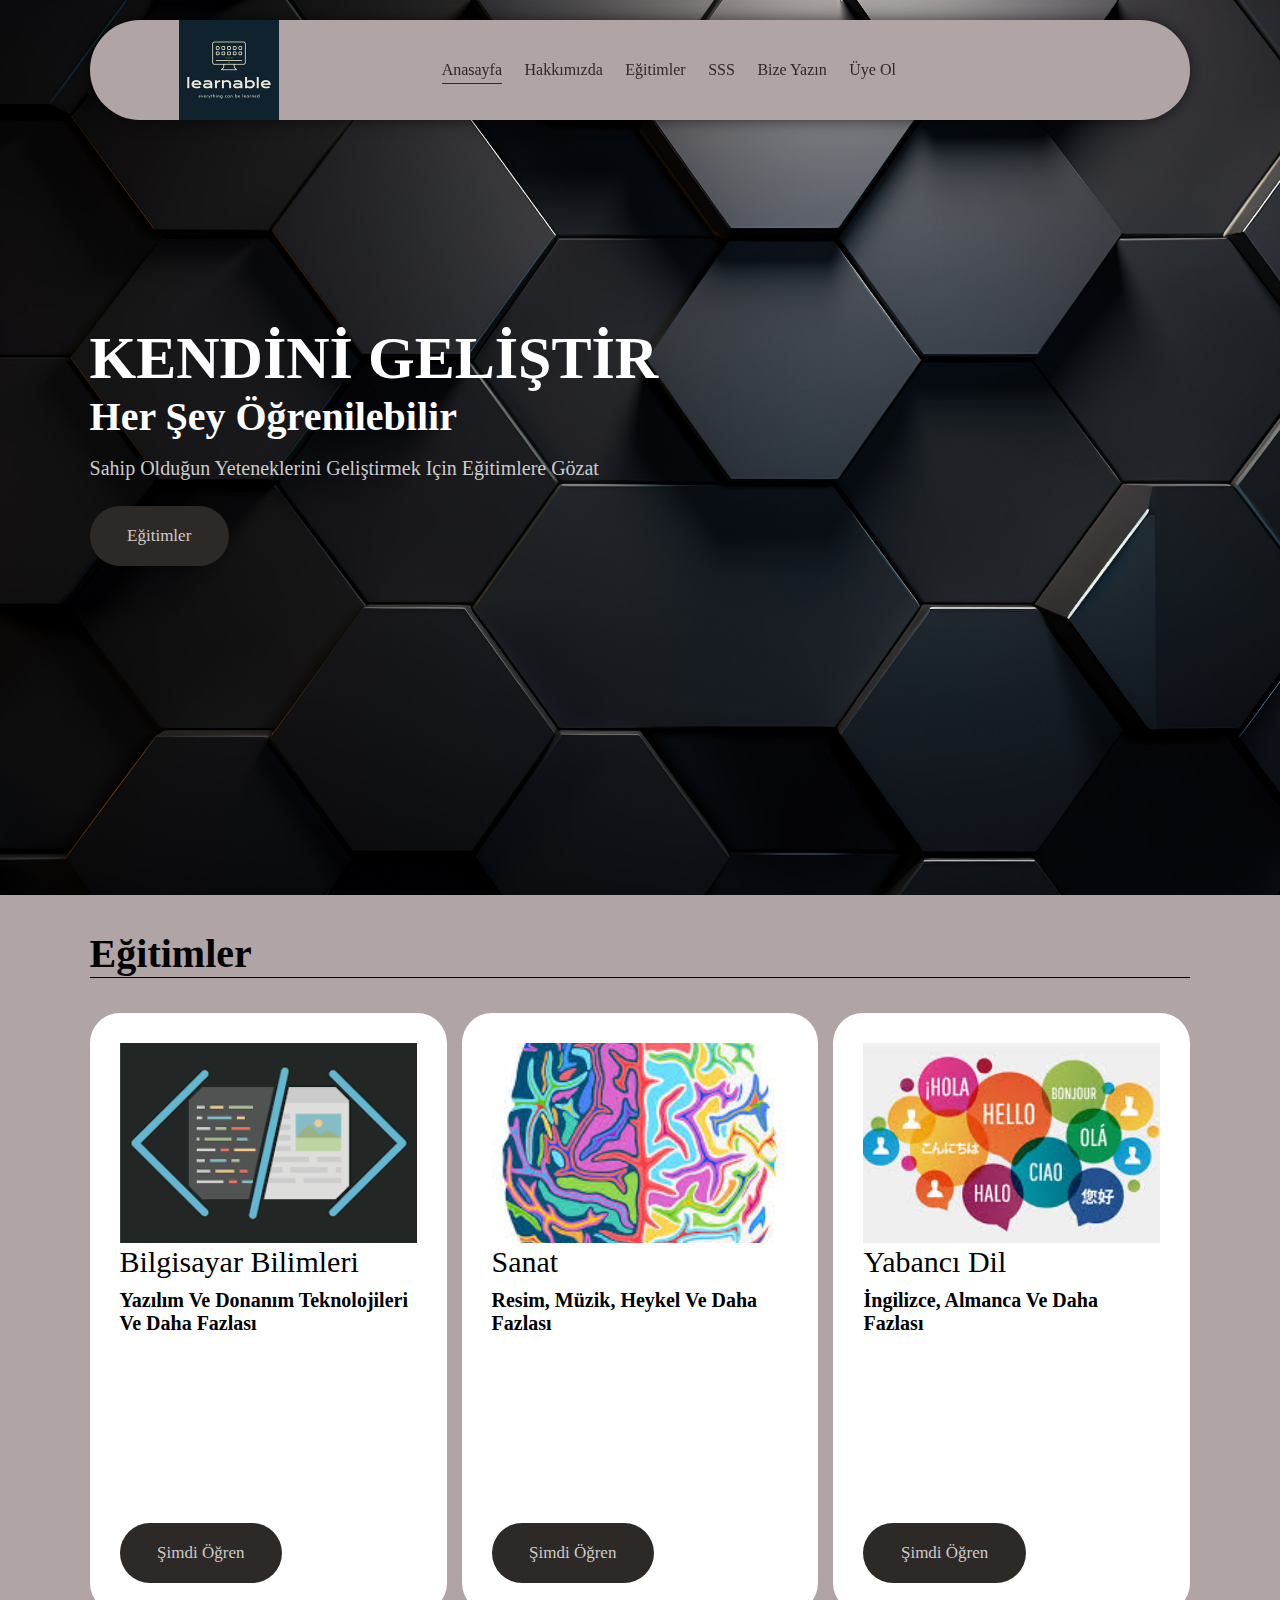
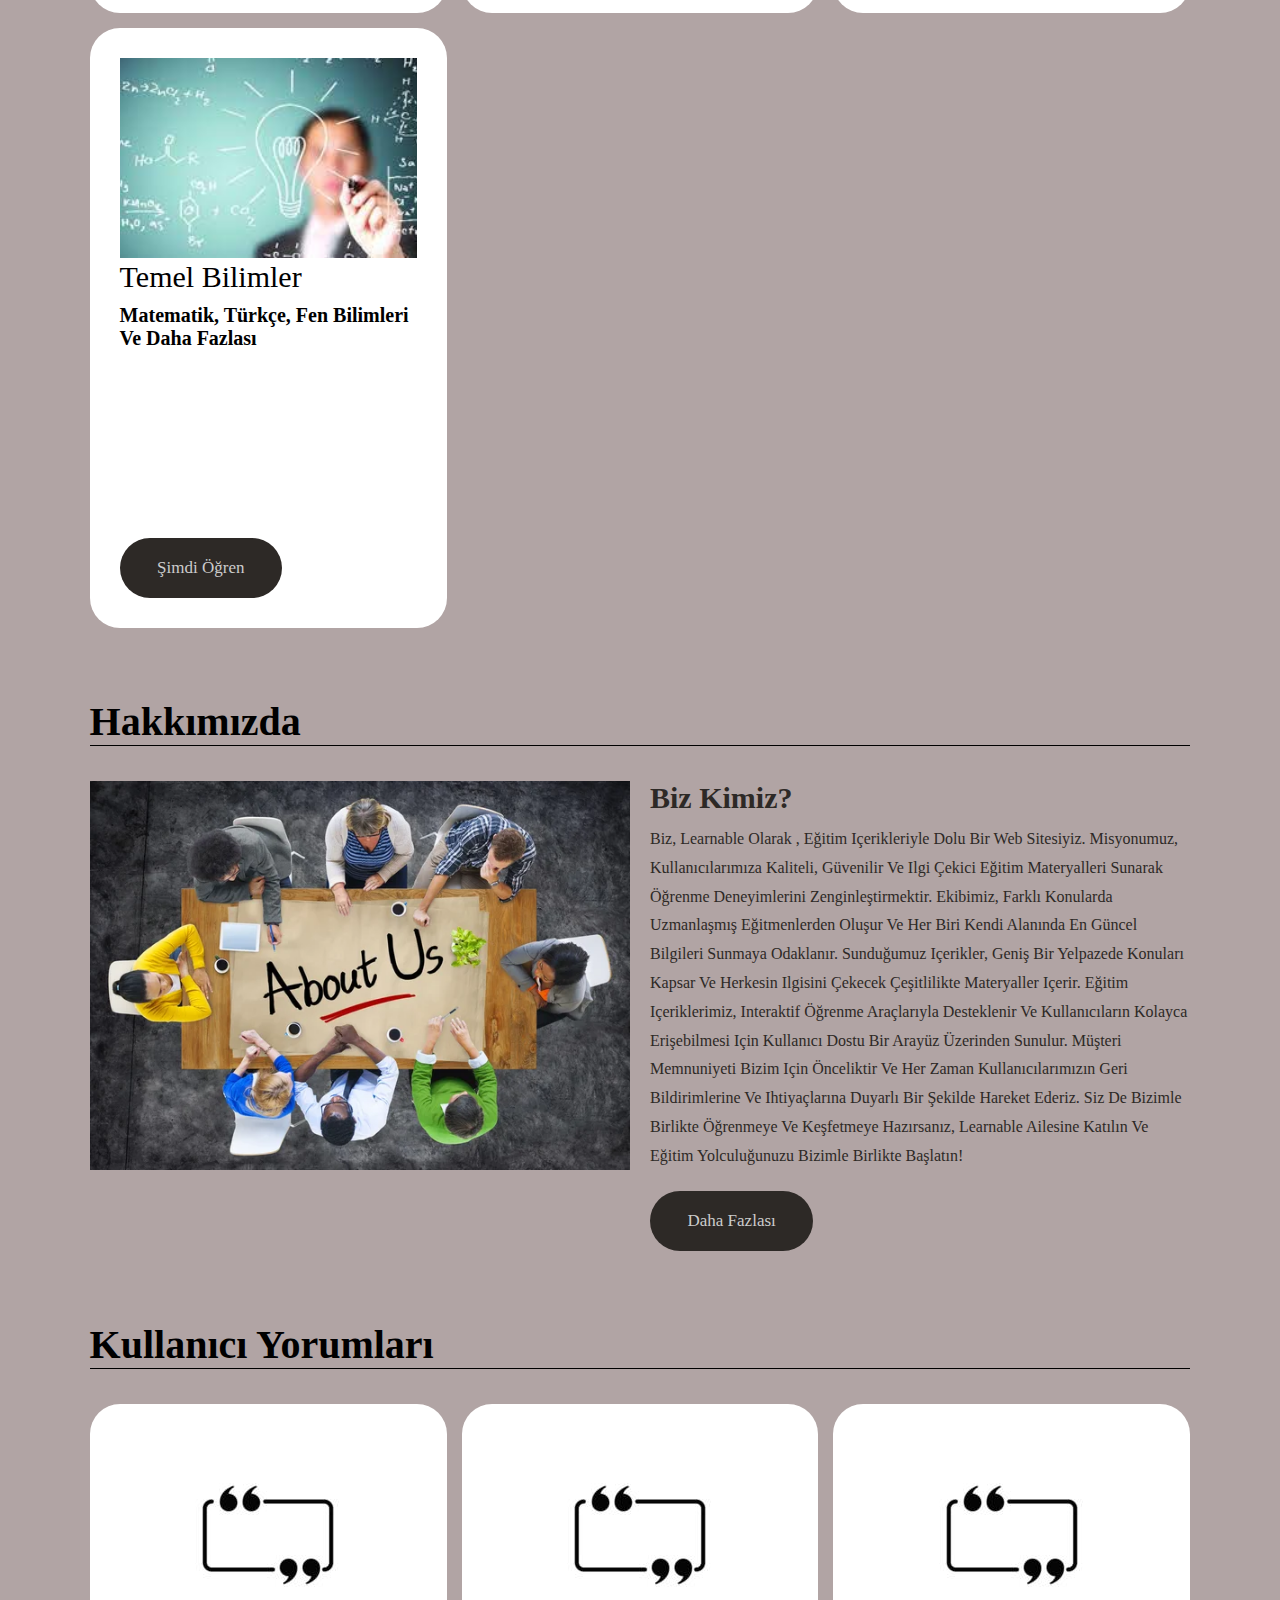
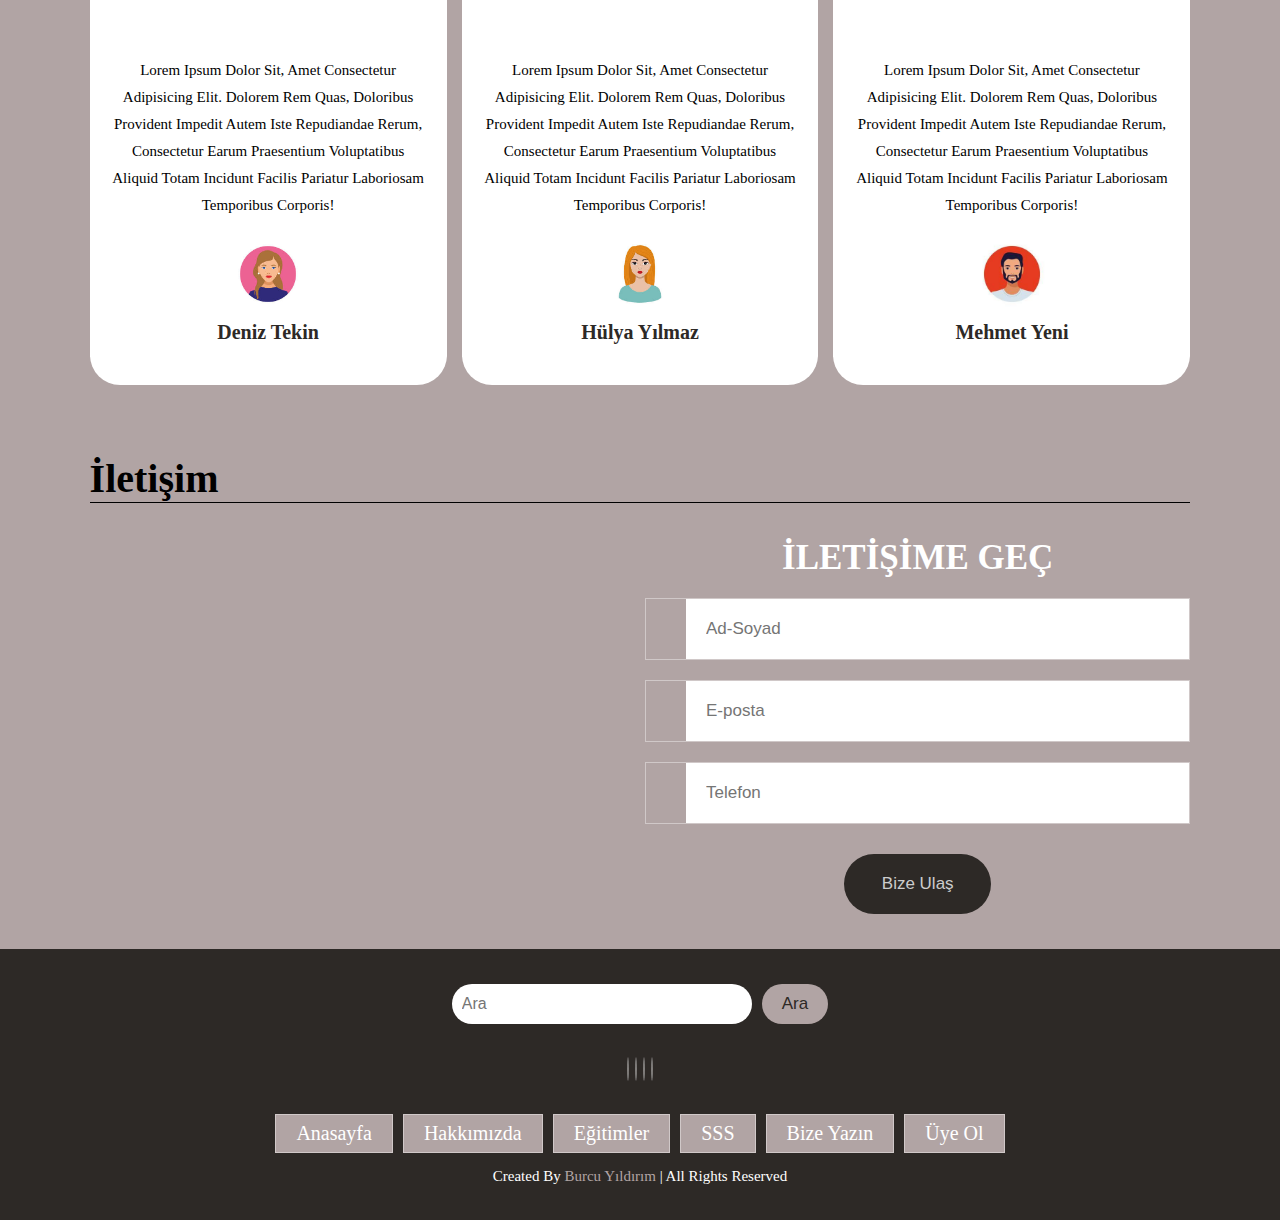
==== commit 3c02b094: "updated" ====
--- a/index.html
+++ b/index.html
@@ -199,15 +199,15 @@
           <h3>İletişime geç</h3>
           <div class="inputBox">
             <i class="fas fa-user"></i>
-            <input type="text" placeholder="name" />
+            <input type="text" placeholder="Ad-Soyad" />
           </div>
           <div class="inputBox">
             <i class="fas fa-envelope"></i>
-            <input type="email" placeholder="email" />
+            <input type="email" placeholder="E-posta" />
           </div>
           <div class="inputBox">
             <i class="fas fa-phone"></i>
-            <input type="number" placeholder="phone" />
+            <input type="number" placeholder="Telefon" />
           </div>
           <input type="submit" class="btn" value="Bize ulaş" />
         </form>
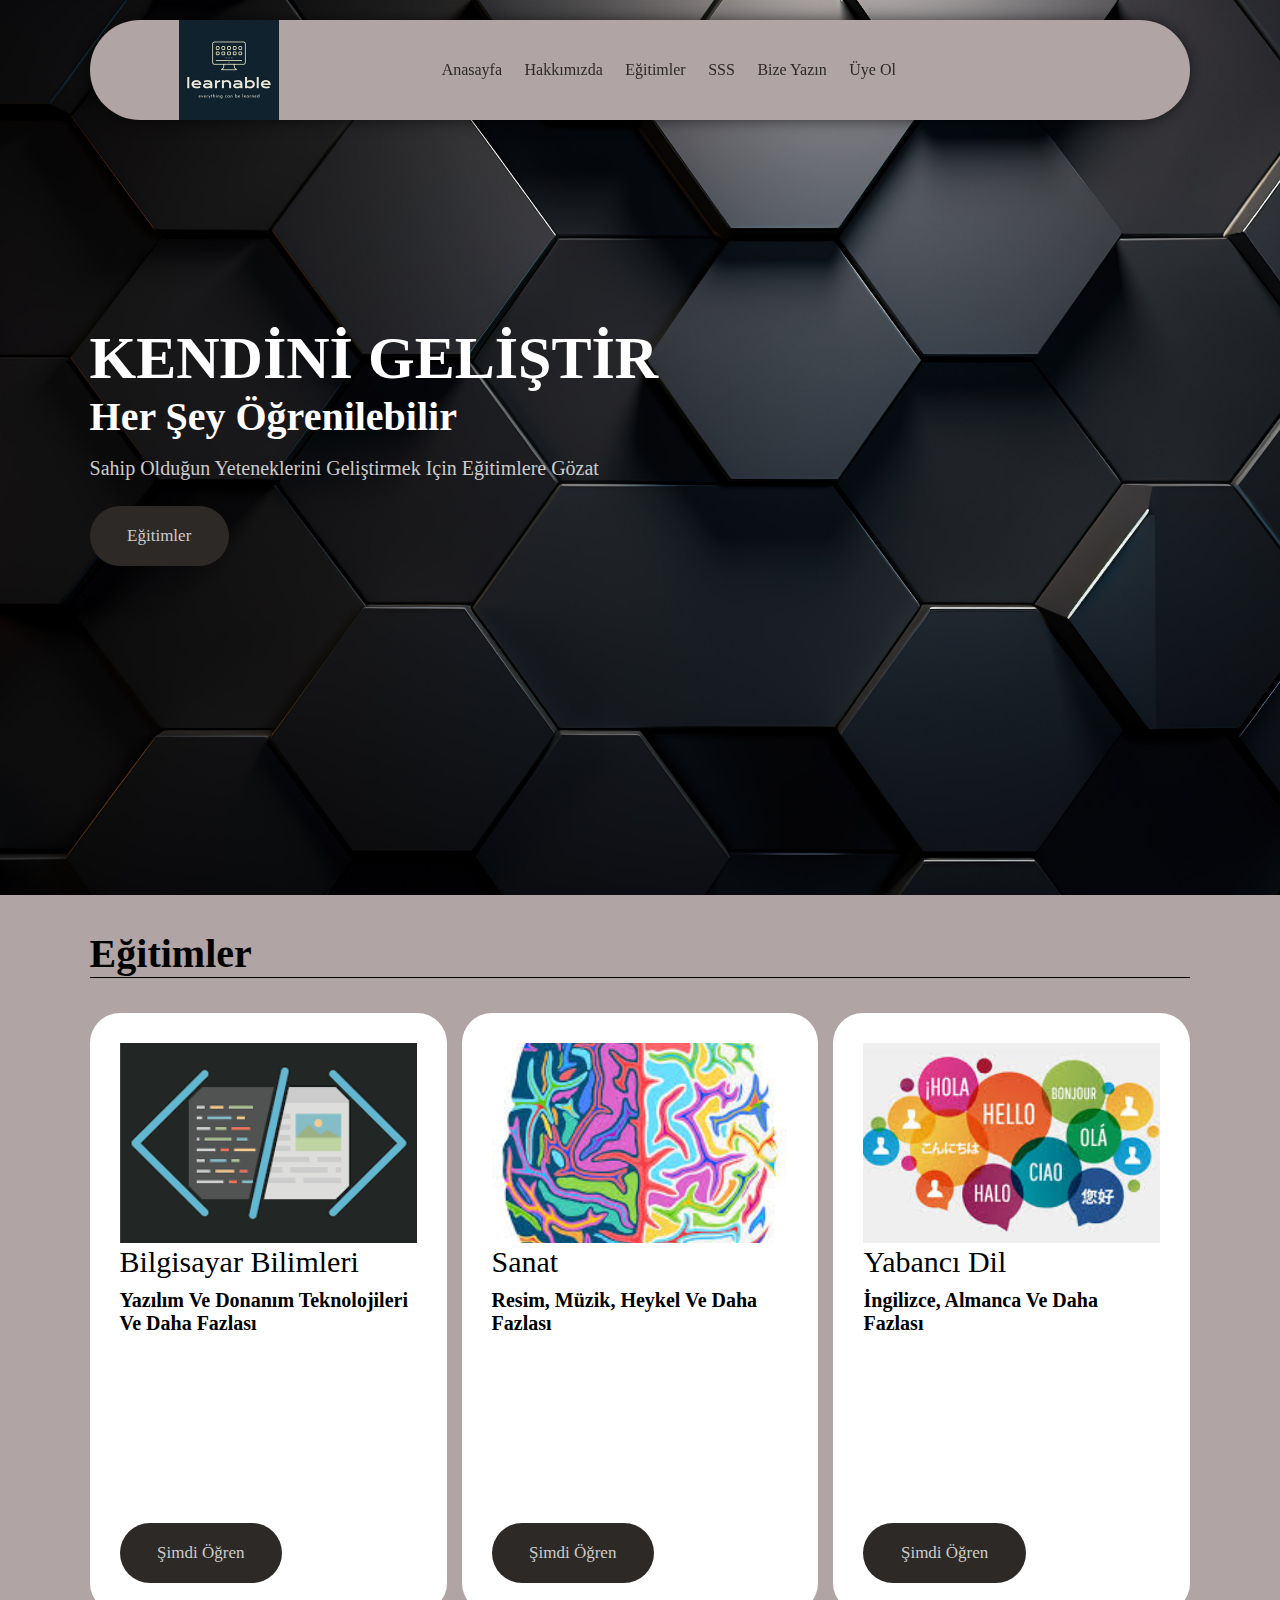
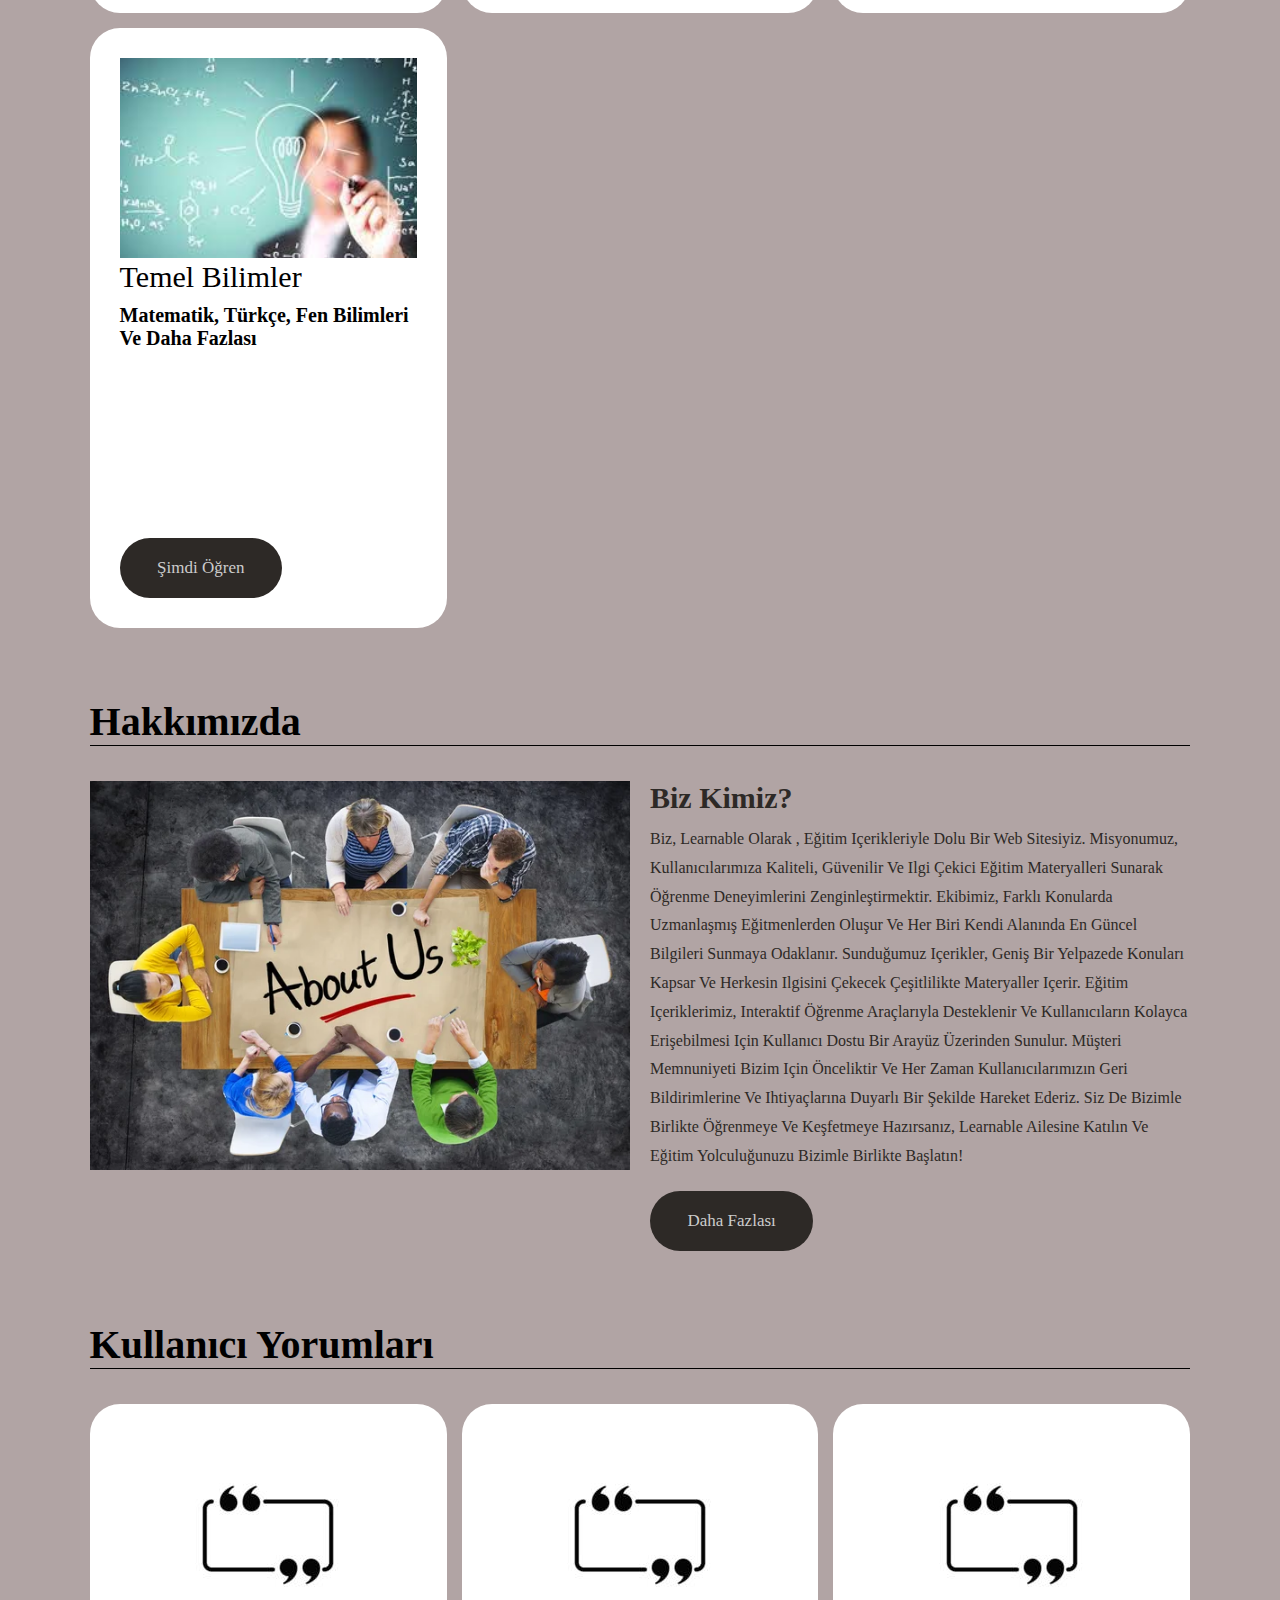
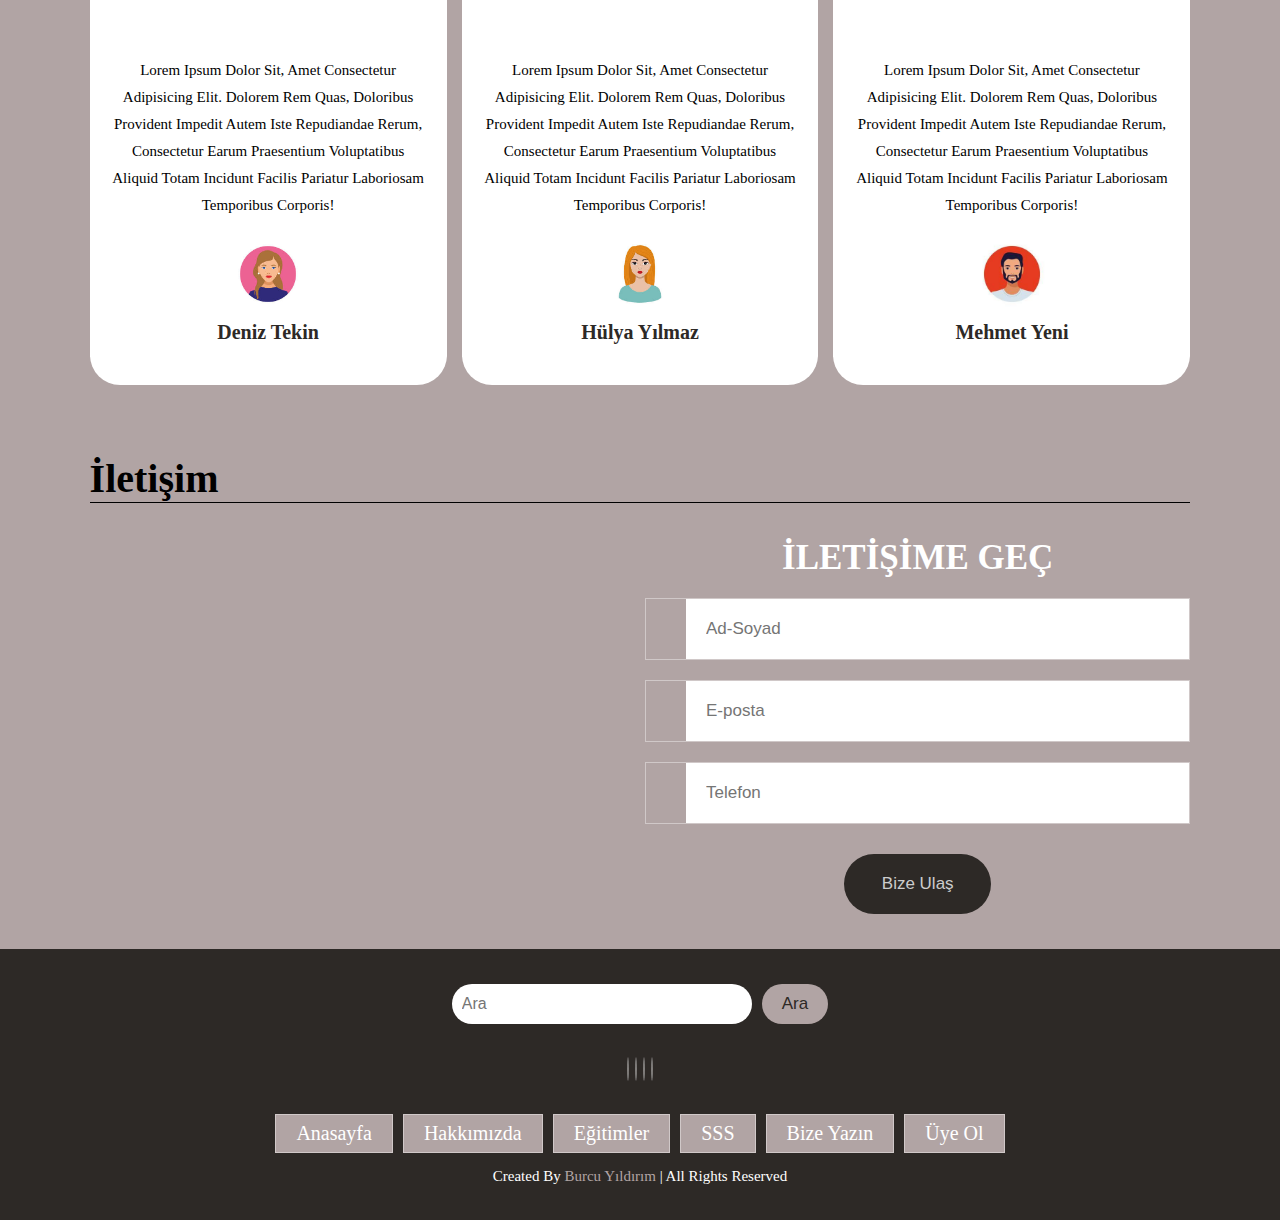
==== commit 26646704: "tutorials page added" ====
--- a/index.html
+++ b/index.html
@@ -22,24 +22,36 @@
 
   <body>
     <header class="header">
-      <a href="#" class="logo">
+      <a href="index.html" class="logo">
         <img src="images/logo.jpg" alt="logo" />
       </a>
       <nav class="navbar">
-        <a href="#" class="active">Anasayfa</a>
-        <a href="#">Hakkımızda</a>
-        <a href="#">Eğitimler</a>
-        <a href="#">SSS</a>
-        <a href="#">Bize yazın</a>
-        <a href="#">Üye ol</a>
+        <a href="index.html">Anasayfa</a>
+        <a href="#about">Hakkımızda</a>
+        <a href="tutorials.html">Eğitimler</a>
+        <a href="#sss">SSS</a>
+        <a href="#contact">Bize yazın</a>
+        <a href="#sign">Üye ol</a>
       </nav>
       <div class="buttons">
-        <button>
-          <i class="fa-solid fa-magnifying-glass"></i>
+        <button id="search-btn">
+          <i class="fas fa-search"></i>
         </button>
-        <button>
+        <button id="user-btn">
           <i class="fa-regular fa-user"></i>
         </button>
+        <button id="menu-btn">
+          <i class="fas fa-bars"></i>
+        </button>
+      </div>
+      <div class="search-form">
+        <input
+          type="text"
+          class="search-input"
+          id="search-box"
+          placeholder="Ara"
+        />
+        <i class="fas fa-search"></i>
       </div>
     </header>
     <!--home başlangıç-->
@@ -48,7 +60,7 @@
         <h3>KENDİNİ GELİŞTİR</h3>
         <h2>Her Şey Öğrenilebilir</h2>
         <p>Sahip olduğun yeteneklerini geliştirmek için eğitimlere gözat</p>
-        <a href="#" class="btn">Eğitimler</a>
+        <a href="tutorials.html" class="btn">Eğitimler</a>
       </div>
     </section>
     <!-- home bitiş -->
@@ -96,7 +108,7 @@
     </section>
     <!-- tutorials(eğitimler) bitiş -->
     <!--hakkımızda başlangıç-->
-    <section class="about">
+    <section class="about" id="about">
       <h1 class="heading">Hakkımızda</h1>
       <div class="row">
         <div class="image">
@@ -188,7 +200,7 @@
     </section>
     <!--yorumlar bitiş-->
     <!--iletişim başlangıç-->
-    <section class="contact">
+    <section class="contact" id="contact">
       <h1 class="heading">İletişim</h1>
       <div class="row">
         <iframe
@@ -239,5 +251,6 @@
       </div>
     </section>
     <!--footer bitiş-->
+    <script src="js/script.js"></script>
   </body>
 </html>
--- a/styles/style.css
+++ b/styles/style.css
@@ -117,6 +117,35 @@
   border-radius: 3rem;
 }
 
+.header .search-form {
+  position: absolute;
+  top: 115%;
+  right: 7%;
+  background-color: var(--main-color);
+  width: 50rem;
+  height: 5rem;
+  display: flex;
+  align-items: center;
+  border-radius: 3rem;
+  box-shadow: 0px 0px 25px 2px rgb(0 0 0 / 75%);
+  transform: scaleY(0);
+}
+
+.header .search-form .active {
+  transform: scaleY(1);
+}
+
+.header .search-form i {
+  cursor: pointer;
+  font-size: 2.2rem;
+  margin-right: 1.5rem;
+  color: var(--black-color);
+}
+
+.header .search-form input {
+  width: 100%;
+}
+
 .header .logo img {
   height: 10rem;
   display: block;
@@ -156,6 +185,10 @@
   background-color: transparent;
 }
 
+.header #menu-btn {
+  display: none;
+}
+
 .home {
   min-height: 100vh;
   background: url(../images/home.jpg) no-repeat;
@@ -409,3 +442,51 @@
 .footer .credit span {
   color: var(--main-color);
 }
+
+@media (max-width: 991px) {
+  html {
+    font-size: 55%;
+  }
+  .header {
+    padding: 1.5rem 2rem;
+  }
+  .header .logo img {
+    height: 7rem;
+  }
+  section {
+    padding: 2rem;
+  }
+  .tutorials .box-container .box .box-head .tutorial-kategori {
+    font-size: 3.4rem;
+  }
+}
+@media (max-width: 768px) {
+  .header #menu-btn {
+    display: inline-block;
+  }
+  .header .navbar {
+    position: absolute;
+    top: 95%;
+    background-color: var(--main-color);
+    height: calc(100vh - 9rem);
+    width: 30rem;
+    box-shadow: 0px 20px 14px 0px rgb(0 0 0 / 75%);
+    right: -100%;
+  }
+  .header .navbar .active {
+    right: 3rem;
+  }
+  .header .navbar a {
+    color: var(--black-color);
+    display: block;
+    margin: 1.5rem;
+    padding: 0.5rem;
+    font-size: 2rem;
+  }
+}
+@media (max-width: 576px){
+  html{
+    font-size: 50%;
+  }
+  
+}
